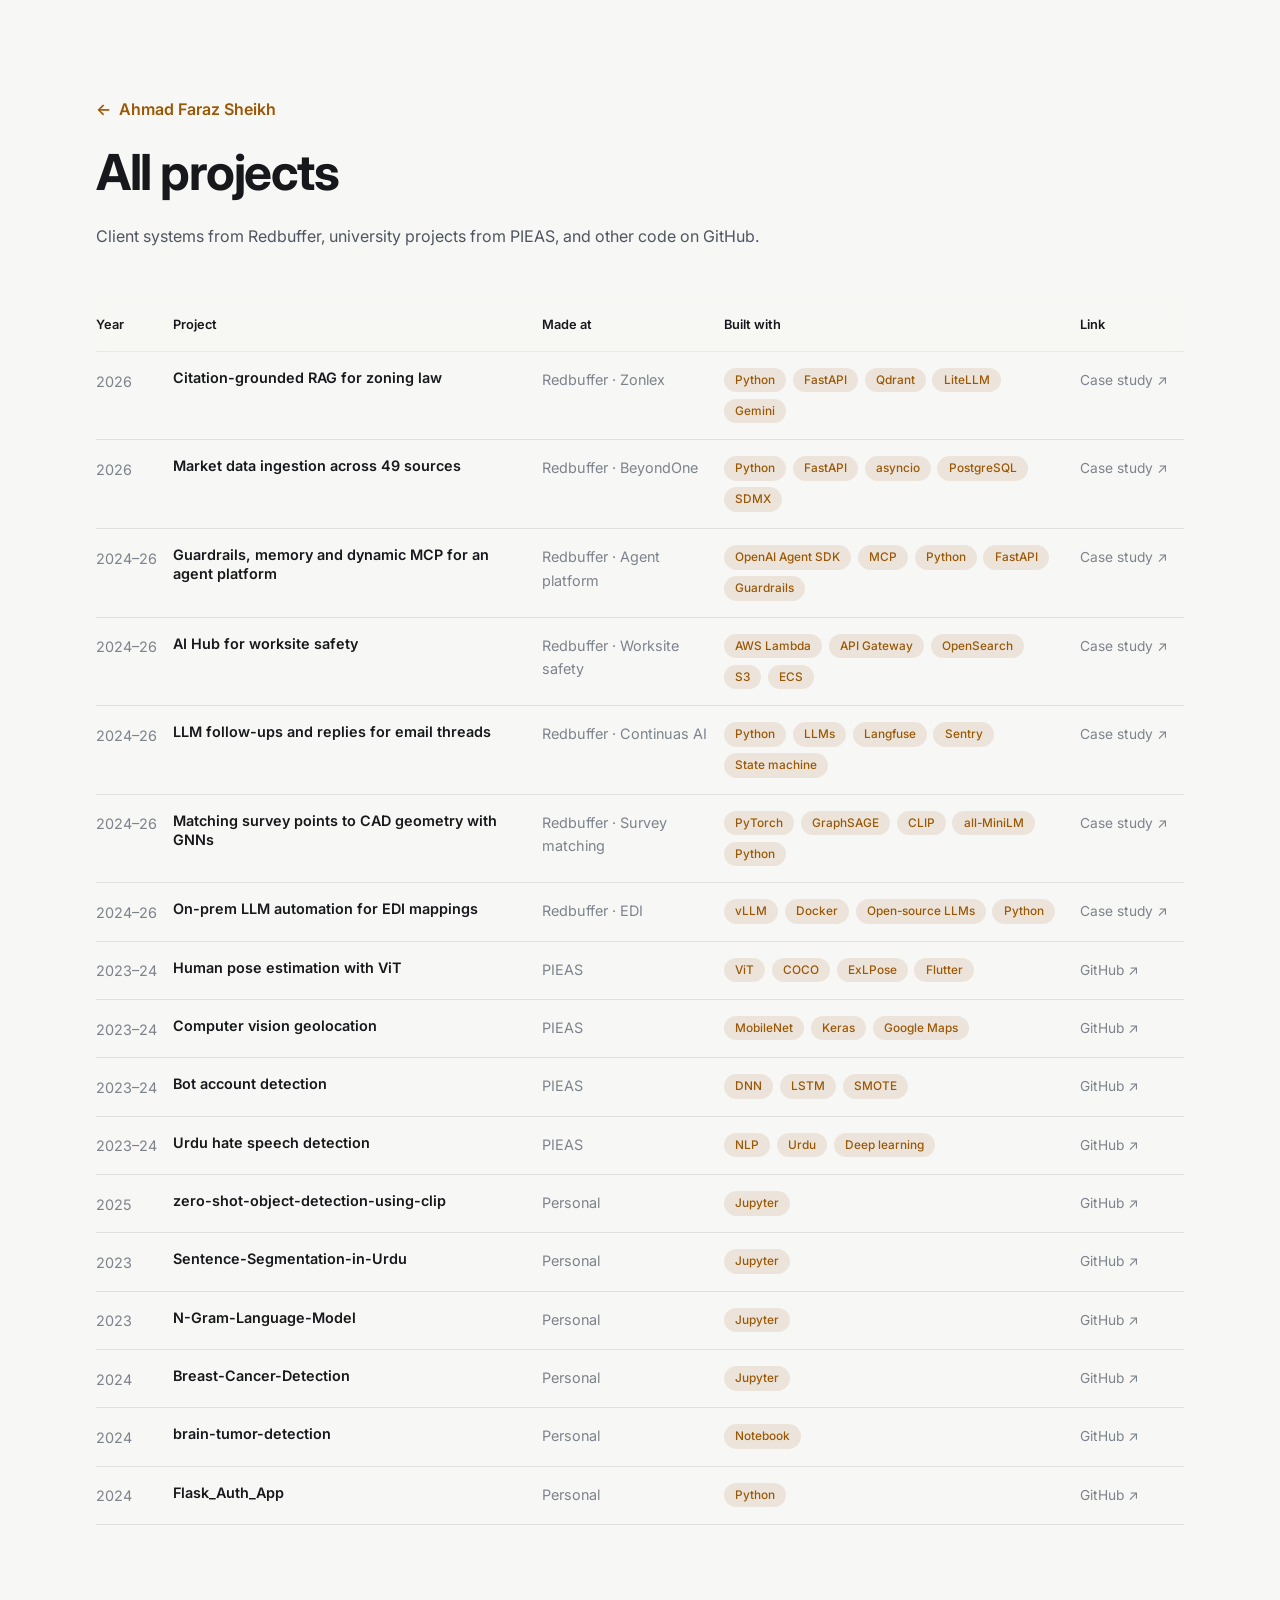
==== projects.html @ 35bd9086 "Portfolio: two-column layout with section pages and embedding-space visual" ====
<!DOCTYPE html>
<html lang="en">
<head>
<meta charset="utf-8">
<meta name="viewport" content="width=device-width, initial-scale=1, viewport-fit=cover">
<title>Project archive | Ahmad Faraz Sheikh</title>
<meta name="description" content="Every project by Ahmad Faraz Sheikh: legal RAG, market data ingestion, agent guardrails, worksite safety AI, email automation, GNN survey matching, on-prem LLMs for EDI, and university work.">
<meta name="author" content="Ahmad Faraz Sheikh">
<meta property="og:type" content="website">
<meta property="og:title" content="Project archive | Ahmad Faraz Sheikh">
<meta property="og:description" content="Every project by Ahmad Faraz Sheikh: legal RAG, market data ingestion, agent guardrails, worksite safety AI, email automation, GNN survey matching, on-prem LLMs for EDI, and university work.">
<meta property="og:image" content="assets/img/og-image.png">
<meta name="twitter:card" content="summary_large_image">
<meta name="theme-color" content="#0e1013">
<link rel="icon" href="favicon.svg" type="image/svg+xml">
<script>try{var t=localStorage.getItem("theme");if(t)document.documentElement.dataset.theme=t}catch(e){}</script>
<link rel="preconnect" href="https://fonts.googleapis.com">
<link rel="preconnect" href="https://fonts.gstatic.com" crossorigin>
<link href="https://fonts.googleapis.com/css2?family=Inter:wght@400;500;600;700&display=swap" rel="stylesheet">
<link rel="stylesheet" href="assets/css/style.css?v=11">
</head>
<body data-page="projects">
<div class="spot" aria-hidden="true"></div>
<a class="skip" href="#main">Skip to content</a>
<main id="main" class="archive">
  <a class="back" href="index.html"><span aria-hidden="true">←</span> Ahmad Faraz Sheikh</a>
  <h1>All projects</h1>
  <p class="lead">Client systems from Redbuffer, university projects from PIEAS, and other code on GitHub.</p>
  <table class="arch-table">
    <thead><tr><th>Year</th><th>Project</th><th class="hide-sm">Made at</th><th class="hide-md">Built with</th><th class="hide-sm">Link</th></tr></thead>
    <tbody id="archiveRows"></tbody>
  </table>
</main>

<dialog id="modal" aria-labelledby="mTitle"><div id="modalBody"></div></dialog>
<noscript><p style="text-align:center;padding:2rem">This site needs JavaScript to show its content. Email <a href="mailto:faraz.sheikh2001@gmail.com">faraz.sheikh2001@gmail.com</a>.</p></noscript>
<script src="assets/js/content.js?v=11" defer></script>
<script src="assets/js/field.js?v=11" defer></script>
<script src="assets/js/main.js?v=11" defer></script>
</body>
</html>
---- assets/css/style.css ----
/* Two-column engineer layout: fixed intro on the left, scrolling work on the right. */
/* each section page has its own accent: --ad (dark theme) and --al (light theme) */
:root{--ad:#f2b84b;--al:#9a5704}
:root[data-sec="experience"]{--ad:#5fd3a0;--al:#17754b}
:root[data-sec="projects"]{--ad:#8ea6ff;--al:#3450c2}
:root[data-sec="writing"]{--ad:#ff8f6e;--al:#bf4320}
:root{
  --bg:#0e1013; --raise:rgba(255,255,255,.035); --raise2:rgba(255,255,255,.06);
  --head:#e6e8eb; --text:#99a2ad; --dim:#636c77; --line:rgba(255,255,255,.08);
  --accent:var(--ad);
  color-scheme:dark;
}
:root[data-theme="light"]{
  --bg:#f7f7f5; --raise:rgba(0,0,0,.03); --raise2:rgba(0,0,0,.05);
  --head:#17181b; --text:#4f5560; --dim:#7d838c; --line:rgba(0,0,0,.09);
  --accent:var(--al);
  color-scheme:light;
}
@media (prefers-color-scheme: light){
  :root:not([data-theme="dark"]){
    --bg:#f7f7f5; --raise:rgba(0,0,0,.03); --raise2:rgba(0,0,0,.05);
    --head:#17181b; --text:#4f5560; --dim:#7d838c; --line:rgba(0,0,0,.09);
    --accent:var(--al);
    color-scheme:light;
  }
}
:root{--pill:color-mix(in srgb,var(--accent) 11%,transparent);--spot:color-mix(in srgb,var(--accent) 7%,transparent)}

*,*::before,*::after{box-sizing:border-box}
html{-webkit-text-size-adjust:100%;scroll-behavior:smooth}
body{margin:0;background:var(--bg);color:var(--text);font:400 16px/1.65 Inter,system-ui,sans-serif;-webkit-font-smoothing:antialiased}
a{color:inherit;text-decoration:none}
h1,h2,h3,p{margin:0}
ul,ol{list-style:none;margin:0;padding:0}
b,strong{color:var(--head);font-weight:500}
::selection{background:var(--accent);color:var(--bg)}
:focus-visible{outline:2px solid var(--accent);outline-offset:3px;border-radius:4px}
.skip{position:absolute;left:-999px;top:12px;z-index:60;background:var(--accent);color:var(--bg);padding:.5rem 1rem;border-radius:6px;font-weight:600}
.skip:focus{left:12px}
.spot{position:fixed;inset:0;pointer-events:none;z-index:0;transition:background .3s}
@media (hover:none){.spot{display:none}}

/* ---------- layout ---------- */
.layout{position:relative;z-index:1;max-width:1280px;margin:0 auto;padding:0 24px}
@media (min-width:768px){.layout{padding:0 48px}}
@media (min-width:1024px){.layout{display:flex;justify-content:space-between;gap:4rem;padding:0 96px}}

.side{padding:64px 0 24px}
@media (min-width:1024px){.side{position:sticky;top:0;height:100vh;width:46%;display:flex;flex-direction:column;justify-content:space-between;padding:96px 0}}
.side h1{font-size:clamp(2.4rem,5vw,3.1rem);line-height:1.05;font-weight:700;letter-spacing:-.03em;color:var(--head)}
.role{margin-top:.8rem;font-size:1.2rem;font-weight:500;color:var(--head);letter-spacing:-.01em}
.typed{margin-top:1.4rem;min-height:1.6em;font:500 .95rem/1.6 ui-monospace,"SF Mono",Menlo,Consolas,monospace;color:var(--accent);transition:color .4s}
.typed .k{color:var(--dim)}
.typed .caret{display:inline-block;width:.55em;height:1.1em;margin-left:2px;vertical-align:-.2em;background:var(--accent);animation:blink 1s steps(2) infinite;transition:background .4s}
@keyframes blink{50%{opacity:0}}
.pitch{margin-top:1rem;max-width:21rem;line-height:1.6}

.toc{display:none}
@media (min-width:1024px){.toc{display:flex;flex-direction:column;align-items:flex-start;margin-top:2.2rem;gap:0}}
.toc a{display:flex;align-items:center;gap:1rem;padding:.55rem 0;font-size:.74rem;font-weight:700;text-transform:uppercase;letter-spacing:.12em;color:var(--dim);transition:color .2s}
.toc a b{font:500 .7rem ui-monospace,Menlo,monospace;color:inherit;letter-spacing:0}
.toc i{display:block;width:2rem;height:1px;background:var(--dim);transition:width .3s,background .3s}
.toc a:hover{color:var(--head)}
.toc a:hover i{width:3rem;background:var(--head)}
.toc a.active{color:var(--head)}
.toc a.active b{color:var(--accent)}
.toc a.active i{width:4.5rem;background:var(--accent)}

/* living embedding space: the canvas covers the page, the shape fills .viz */
#field{position:fixed;inset:0;width:100%;height:100%;z-index:0;pointer-events:none}
@media (max-width:1023px){#field{position:absolute;top:0;left:0;right:0;bottom:auto}}
.viz{height:170px;margin:1.5rem 0 .5rem}
@media (min-width:1024px){.side{justify-content:flex-start}.viz{flex:1;min-height:130px;max-height:360px;margin:1.8rem 0 2.4rem;max-width:460px}}
.side-foot{display:flex;align-items:center;gap:1.25rem;margin-top:2rem}
.socials{display:flex;align-items:center;gap:1.25rem}
.socials a{display:block;color:var(--dim);transition:color .15s}
.socials a:hover{color:var(--head)}
.socials svg{width:22px;height:22px;display:block}
.theme{margin-left:auto;background:none;border:0;padding:4px;color:var(--dim);cursor:pointer}
.theme:hover{color:var(--head)}
.theme svg{width:20px;height:20px;fill:none;stroke:currentColor;stroke-width:1.8;stroke-linecap:round}
@media (min-width:1024px){.theme{margin-left:0}}

.content{padding:0 0 64px;position:relative}

/* mobile tab bar (the left column's nav takes over on desktop) */
.tabs{position:sticky;top:0;z-index:20;display:flex;gap:1.5rem;overflow-x:auto;scrollbar-width:none;margin:0 -24px 2rem;padding:0 24px;border-bottom:1px solid var(--line);background:color-mix(in srgb,var(--bg) 85%,transparent);backdrop-filter:blur(10px);-webkit-backdrop-filter:blur(10px)}
.tabs::-webkit-scrollbar{display:none}
@media (min-width:768px){.tabs{margin:0 -48px 2rem;padding:0 48px}}
.tabs a{flex:none;padding:1rem 0 .9rem;font-size:.78rem;font-weight:700;text-transform:uppercase;letter-spacing:.1em;color:var(--dim);border-bottom:2px solid transparent;margin-bottom:-1px;transition:color .2s,border-color .3s}
.tabs a.active{color:var(--head);border-color:var(--accent)}
@media (min-width:1024px){.tabs{display:none}}

/* ---------- section pages ---------- */
.sec{display:none;position:relative}
.sec.on{display:block;animation:pageIn .45s cubic-bezier(.2,.7,.2,1)}
@keyframes pageIn{from{opacity:0;transform:translateY(14px)}}
/* big outlined page number behind the header */
.sec::before{content:attr(data-num);position:absolute;right:0;top:-1rem;font:800 clamp(6rem,14vw,11rem)/1 Inter,sans-serif;letter-spacing:-.06em;color:transparent;-webkit-text-stroke:1px color-mix(in srgb,var(--accent) 35%,transparent);pointer-events:none;z-index:-1;opacity:.7}
@media (min-width:1024px){
  body[data-page="index"]{overflow:hidden}
  .layout{height:100vh}
  .content{width:54%;height:100vh;padding:0}
  .sec,.sec.on{display:block;position:absolute;top:0;bottom:0;left:-1.75rem;right:-1.75rem;overflow-y:auto;overscroll-behavior:contain;padding:96px 1.75rem 72px;scrollbar-width:thin;scrollbar-color:var(--line) transparent;
    opacity:0;visibility:hidden;transform:translateY(18px);transition:opacity .45s ease,transform .55s cubic-bezier(.2,.7,.2,1),visibility 0s .45s;animation:none}
  .sec.on{opacity:1;visibility:visible;transform:none;transition:opacity .45s ease .08s,transform .55s cubic-bezier(.2,.7,.2,1) .08s,visibility 0s}
  .sec::before{right:1.75rem;top:3.5rem}
}
.sec:focus,.sec:focus-visible{outline:none}
.sec-head{display:flex;align-items:flex-start;gap:1rem;margin-bottom:2.5rem}
@media (min-width:1024px){.sec-head{margin-bottom:3.5rem}}
.sec-head .num{font:500 .8rem ui-monospace,Menlo,monospace;color:var(--accent);padding-top:.55rem;transition:color .4s}
.sec-head h2{font-size:clamp(1.7rem,3vw,2.2rem);font-weight:700;letter-spacing:-.03em;line-height:1.15;color:var(--head)}
.sec-head .kicker{margin-top:.3rem;color:var(--dim);font-size:.95rem}

/* previous / next at the bottom of each page */
.pager{display:flex;justify-content:space-between;gap:1rem;margin-top:4rem;padding-top:1.5rem;border-top:1px solid var(--line)}
.pg{display:flex;flex-direction:column;gap:.15rem;color:var(--head);font-weight:600}
.pg.next{text-align:right;margin-left:auto}
.pg small{font-size:.7rem;font-weight:600;text-transform:uppercase;letter-spacing:.1em;color:var(--dim)}
.pg span{transition:color .2s,transform .2s}
.pg:hover span{color:var(--accent)}
.pg.next:hover span{transform:translateX(4px)}
.pg.prev:hover span{transform:translateX(-4px)}

.about p{margin-bottom:1rem}
.about a{color:var(--head);font-weight:500}
.about a:hover{color:var(--accent)}

/* ---------- list items (experience, projects, writing) ---------- */
.list{display:flex;flex-direction:column;gap:3rem}
.item{position:relative;display:grid;gap:.5rem;transition:opacity .25s}
@media (min-width:640px){.item{grid-template-columns:repeat(8,minmax(0,1fr));gap:2rem}}
.item::before{content:"";position:absolute;inset:-1rem;border-radius:8px;transition:background .25s,box-shadow .25s;z-index:-1}
@media (min-width:1024px){
  .item::before{inset:-1rem -1.5rem}
  .item:hover::before{background:var(--raise);box-shadow:inset 0 1px 0 var(--line)}
  .list:hover .item:not(:hover){opacity:.5}
}
.item .when{font-size:.74rem;font-weight:600;text-transform:uppercase;letter-spacing:.06em;color:var(--dim);padding-top:.25rem}
@media (min-width:640px){.item .when{grid-column:span 2}.item .body{grid-column:3/-1}}
.item h3{font-size:1rem;font-weight:500;line-height:1.35;color:var(--head)}
.item h3 .t{display:inline}
.item h3 .co{color:var(--dim);font-weight:400}
.item:hover h3,.item:focus-within h3{color:var(--accent)}
.item h3 .ar{display:inline-block;margin-left:.3rem;transition:transform .2s;font-size:.9em}
.item:hover h3 .ar{transform:translate(3px,-3px)}
.item .stretch{position:absolute;inset:-1rem;z-index:2;border-radius:8px;background:none;border:0;padding:0;margin:0;cursor:pointer;-webkit-appearance:none;appearance:none}
@media (min-width:1024px){.item .stretch{inset:-1rem -1.5rem}}
.item .stretch:focus-visible{outline-offset:0}
.item .sub{font-size:.95rem;color:var(--dim);margin-top:.1rem}
.item p.desc{margin-top:.5rem;font-size:.92rem;line-height:1.6}
.item .bul{margin-top:.6rem;display:grid;gap:.35rem;font-size:.9rem}
.item .bul li{position:relative;padding-left:1rem}
.item .bul li::before{content:"";position:absolute;left:0;top:.65em;width:5px;height:1px;background:var(--dim)}
.item .bul button{position:relative;z-index:3;background:none;border:0;padding:0;font:inherit;color:var(--head);font-weight:500;cursor:pointer}
.item .bul button:hover{color:var(--accent)}
.tags{display:flex;flex-wrap:wrap;gap:.4rem;margin-top:.9rem}
.tags li{padding:.25rem .7rem;border-radius:999px;background:var(--pill);color:var(--accent);font-size:.74rem;font-weight:500;line-height:1.4}

/* project thumbnail: key metric instead of a screenshot */
.metric{order:2;align-self:start;border:1px solid var(--line);border-radius:6px;background:var(--raise);padding:.7rem .75rem;max-width:200px;transition:border-color .2s}
@media (min-width:640px){.metric{order:0;grid-column:span 2;margin-top:.2rem}}
.item:hover .metric{border-color:color-mix(in srgb,var(--accent) 45%,transparent)}
.metric b{display:block;font-size:1.25rem;font-weight:700;letter-spacing:-.02em;color:var(--head);line-height:1.15}
.metric span{display:block;font-size:.7rem;line-height:1.35;color:var(--dim);margin-top:.2rem}

.arrow-link{display:inline-flex;align-items:center;gap:.4rem;margin-top:3rem;font-weight:600;color:var(--head);border-bottom:1px solid transparent}
.arrow-link span{transition:transform .2s}
.arrow-link:hover{border-color:var(--accent)}
.arrow-link:hover span{transform:translateX(4px)}

.foot{margin-top:4rem;max-width:28rem;font-size:.9rem;color:var(--dim)}
.foot a{color:var(--head);font-weight:500}
.foot a:hover{color:var(--accent)}
.foot .small{margin-top:.8rem;font-size:.8rem}

/* ---------- archive ---------- */
.archive{position:relative;z-index:1;max-width:1280px;margin:0 auto;padding:64px 24px}
@media (min-width:768px){.archive{padding:96px 48px}}
@media (min-width:1024px){.archive{padding:96px}}
.back{display:inline-flex;gap:.5rem;font-weight:600;color:var(--accent)}
.back span{transition:transform .2s}
.back:hover span{transform:translateX(-4px)}
.archive h1{margin-top:.6rem;font-size:clamp(2.4rem,5vw,3.1rem);font-weight:700;letter-spacing:-.03em;color:var(--head)}
.archive .lead{margin-top:.6rem}
.arch-table{width:100%;margin-top:3rem;border-collapse:collapse;text-align:left}
.arch-table thead{position:sticky;top:0;z-index:5;background:color-mix(in srgb,var(--bg) 82%,transparent);backdrop-filter:blur(8px)}
.arch-table th{padding:1rem 1rem 1rem 0;font-size:.8rem;font-weight:600;color:var(--head);border-bottom:1px solid var(--line)}
.arch-table td{padding:1rem 1rem 1rem 0;border-bottom:1px solid var(--line);vertical-align:top;font-size:.9rem}
.arch-table td.yr{color:var(--dim);white-space:nowrap;padding-top:1.1rem}
.arch-table td.nm{font-weight:600;color:var(--head);line-height:1.35}
.arch-table td.nm button{all:unset;cursor:pointer}
.arch-table td.nm button:hover,.arch-table td.nm a:hover{color:var(--accent)}
.arch-table td.at{color:var(--dim)}
.arch-table td .tags{margin-top:0}
.arch-table td.ln a,.arch-table td.ln button{all:unset;cursor:pointer;color:var(--dim);font-size:.86rem;white-space:nowrap}
.arch-table td.ln a:hover,.arch-table td.ln button:hover{color:var(--accent)}
@media (max-width:1023px){.hide-md{display:none}}
@media (max-width:639px){.hide-sm{display:none}}

/* ---------- case study modal ---------- */
dialog#modal{width:min(760px,100% - 24px);max-height:min(88vh,100dvh - 24px);padding:0;border:1px solid var(--line);border-radius:12px;background:var(--bg);color:var(--text);box-shadow:0 30px 80px -20px rgba(0,0,0,.6)}
dialog#modal::backdrop{background:rgba(5,6,8,.65);backdrop-filter:blur(3px)}
dialog#modal[open]{animation:up .2s ease-out}
@keyframes up{from{opacity:0;transform:translateY(10px)}}
.m-in{padding:2rem}
@media (max-width:640px){.m-in{padding:1.4rem 1.2rem}}
.m-top{display:flex;justify-content:space-between;align-items:flex-start;gap:1rem}
.m-top .k{font-size:.74rem;font-weight:600;text-transform:uppercase;letter-spacing:.08em;color:var(--dim)}
.m-x{flex:none;background:var(--raise2);border:0;color:var(--head);width:34px;height:34px;border-radius:8px;cursor:pointer;font-size:1rem}
.m-x:hover{color:var(--accent)}
.m-in h2{margin-top:.4rem;font-size:1.6rem;line-height:1.2;font-weight:700;letter-spacing:-.02em;color:var(--head)}
.m-in .lead{margin-top:.7rem}
.m-stats{display:grid;grid-template-columns:repeat(3,1fr);gap:.6rem;margin-top:1.4rem}
@media (max-width:560px){.m-stats{grid-template-columns:1fr}}
.m-stats div{border:1px solid var(--line);border-radius:8px;padding:.75rem .85rem;background:var(--raise)}
.m-stats b{display:block;font-size:1.1rem;font-weight:700;color:var(--head)}
.m-stats span{font-size:.8rem;color:var(--dim)}
.m-in h4{margin:1.8rem 0 .6rem;font-size:.74rem;font-weight:700;text-transform:uppercase;letter-spacing:.12em;color:var(--head)}
.m-in .bul{display:grid;gap:.5rem;font-size:.94rem}
.m-in .bul li{position:relative;padding-left:1.1rem}
.m-in .bul li::before{content:"▹";position:absolute;left:0;color:var(--accent)}
.flow{display:flex;flex-wrap:wrap;align-items:center;gap:.4rem;font-size:.82rem}
.flow span{border:1px solid var(--line);border-radius:6px;padding:.35rem .6rem;background:var(--raise);color:var(--head)}
.flow span small{display:block;font-size:.7rem;color:var(--dim)}
.flow em{font-style:normal;color:var(--dim)}
.m-links{display:flex;flex-wrap:wrap;gap:1.2rem;margin-top:1.6rem}
.m-links a{font-weight:600;color:var(--accent)}
.m-links a:hover{text-decoration:underline}

@media (prefers-reduced-motion:reduce){*{animation:none!important;transition:none!important;scroll-behavior:auto!important}}
@media (max-width:639px){.metric{display:none}}
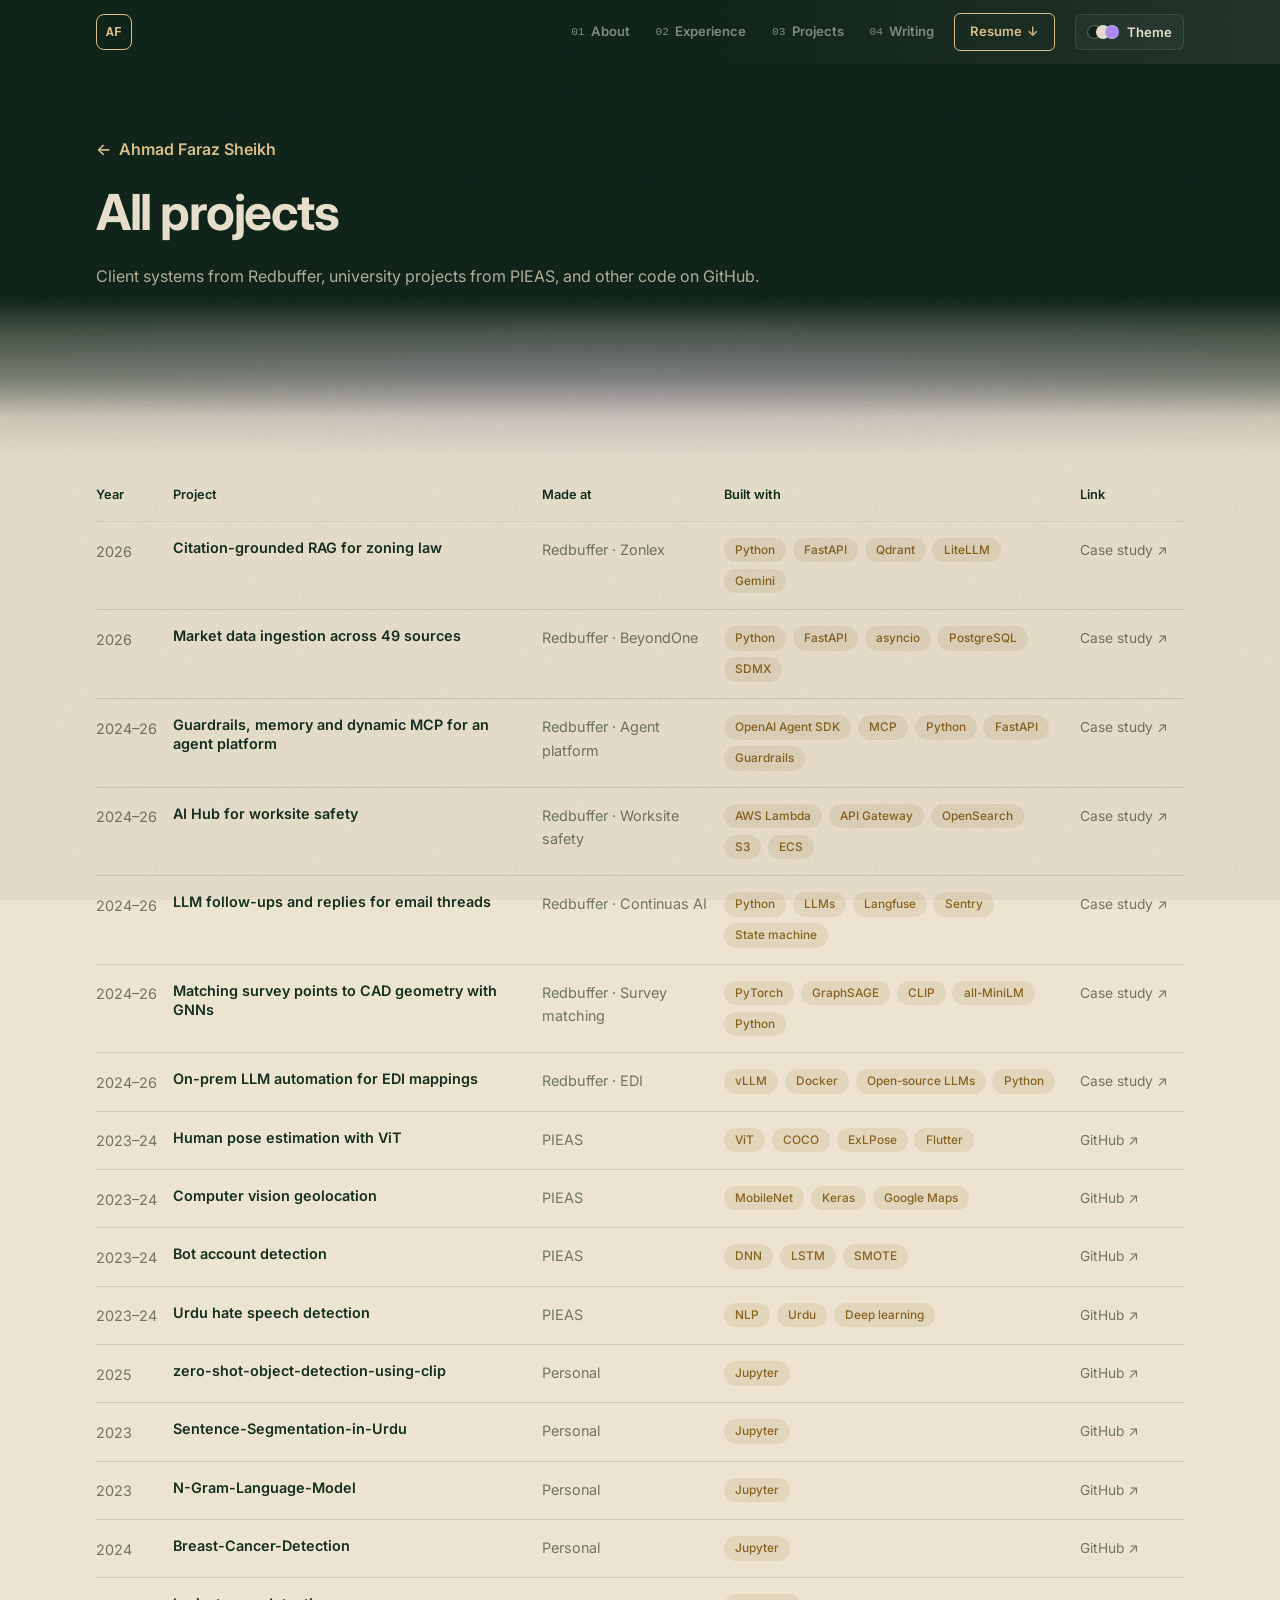
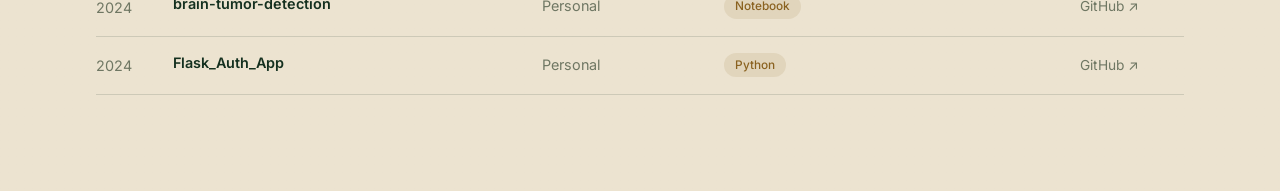
==== commit 98ac957f: "Add blended themes with a palette picker: Navy and Cream, Forest and Sand, Midnight and White" ====
--- a/projects.html
+++ b/projects.html
@@ -11,31 +11,46 @@
 <meta property="og:description" content="Every project by Ahmad Faraz Sheikh: legal RAG, market data ingestion, agent guardrails, worksite safety AI, email automation, GNN survey matching, on-prem LLMs for EDI, and university work.">
 <meta property="og:image" content="assets/img/og-image.png">
 <meta name="twitter:card" content="summary_large_image">
-<meta name="theme-color" content="#0e1013">
+<meta name="theme-color" content="#11261c">
+<script>try{var m=location.search.match(/[?&]palette=([a-z]+)/),p=m?m[1]:localStorage.getItem("palette");if(p)document.documentElement.dataset.palette=p}catch(e){}</script>
 <link rel="icon" href="favicon.svg" type="image/svg+xml">
-<script>try{var t=localStorage.getItem("theme");if(t)document.documentElement.dataset.theme=t}catch(e){}</script>
 <link rel="preconnect" href="https://fonts.googleapis.com">
 <link rel="preconnect" href="https://fonts.gstatic.com" crossorigin>
 <link href="https://fonts.googleapis.com/css2?family=Inter:wght@400;500;600;700&display=swap" rel="stylesheet">
-<link rel="stylesheet" href="assets/css/style.css?v=11">
+<link rel="stylesheet" href="assets/css/style.css?v=21">
 </head>
 <body data-page="projects">
 <div class="spot" aria-hidden="true"></div>
 <a class="skip" href="#main">Skip to content</a>
+<div class="topbar" role="banner">
+  <div class="tb-in">
+    <a class="brand" href="index.html" aria-label="Ahmad Faraz Sheikh, home"><span>AF</span></a>
+    <nav class="tb-nav" aria-label="Sections"><a href="index.html#about"><b>01</b>About</a><a href="index.html#experience"><b>02</b>Experience</a><a href="index.html#projects"><b>03</b>Projects</a><a href="index.html#writing"><b>04</b>Writing</a></nav>
+    <a class="tb-cv" id="tbCv" download>Resume <span aria-hidden="true">↓</span></a>
+    <div class="tb-theme">
+      <button class="tb-pal" id="palBtn" type="button" aria-haspopup="true" aria-expanded="false" aria-controls="palMenu" aria-label="Change colour theme"><span class="sw"><i></i><i></i><i></i></span><span class="lbl">Theme</span></button>
+      <ul class="pal-menu" id="palMenu" role="menu" aria-label="Colour themes" hidden><li role="none"><button type="button" role="menuitemradio" aria-checked="false" data-pal="navy"><span class="sw" style="--d:#0f1b33;--l:#f3ead8;--s:#ff7a66"><i></i><i></i><i></i></span><span>Navy & Cream<small>with a hint of coral</small></span></button></li><li role="none"><button type="button" role="menuitemradio" aria-checked="false" data-pal="forest"><span class="sw" style="--d:#11261c;--l:#ece3d0;--s:#b08cff"><i></i><i></i><i></i></span><span>Forest & Sand<small>with a hint of electric purple</small></span></button></li><li role="none"><button type="button" role="menuitemradio" aria-checked="false" data-pal="mono"><span class="sw" style="--d:#0a0a0b;--l:#ffffff;--s:#c6ff3d"><i></i><i></i><i></i></span><span>Midnight & White<small>with a hint of lime</small></span></button></li></ul>
+    </div>
+  </div>
+</div>
 <main id="main" class="archive">
-  <a class="back" href="index.html"><span aria-hidden="true">←</span> Ahmad Faraz Sheikh</a>
-  <h1>All projects</h1>
-  <p class="lead">Client systems from Redbuffer, university projects from PIEAS, and other code on GitHub.</p>
-  <table class="arch-table">
-    <thead><tr><th>Year</th><th>Project</th><th class="hide-sm">Made at</th><th class="hide-md">Built with</th><th class="hide-sm">Link</th></tr></thead>
-    <tbody id="archiveRows"></tbody>
-  </table>
+  <header class="arch-head"><div class="arch-in">
+    <a class="back" href="index.html"><span aria-hidden="true">←</span> Ahmad Faraz Sheikh</a>
+    <h1>All projects</h1>
+    <p class="lead">Client systems from Redbuffer, university projects from PIEAS, and other code on GitHub.</p>
+  </div></header>
+  <div class="arch-body sand fade"><div class="arch-in">
+    <table class="arch-table">
+      <thead><tr><th>Year</th><th>Project</th><th class="hide-sm">Made at</th><th class="hide-md">Built with</th><th class="hide-sm">Link</th></tr></thead>
+      <tbody id="archiveRows"></tbody>
+    </table>
+  </div></div>
 </main>
 
-<dialog id="modal" aria-labelledby="mTitle"><div id="modalBody"></div></dialog>
+<dialog id="modal" class="sand" aria-labelledby="mTitle"><div id="modalBody"></div></dialog>
 <noscript><p style="text-align:center;padding:2rem">This site needs JavaScript to show its content. Email <a href="mailto:faraz.sheikh2001@gmail.com">faraz.sheikh2001@gmail.com</a>.</p></noscript>
-<script src="assets/js/content.js?v=11" defer></script>
-<script src="assets/js/field.js?v=11" defer></script>
-<script src="assets/js/main.js?v=11" defer></script>
+<script src="assets/js/content.js?v=21" defer></script>
+<script src="assets/js/field.js?v=21" defer></script>
+<script src="assets/js/main.js?v=21" defer></script>
 </body>
 </html>
--- a/assets/css/style.css
+++ b/assets/css/style.css
@@ -1,30 +1,79 @@
 /* Two-column engineer layout: fixed intro on the left, scrolling work on the right. */
-/* each section page has its own accent: --ad (dark theme) and --al (light theme) */
-:root{--ad:#f2b84b;--al:#9a5704}
-:root[data-sec="experience"]{--ad:#5fd3a0;--al:#17754b}
-:root[data-sec="projects"]{--ad:#8ea6ff;--al:#3450c2}
-:root[data-sec="writing"]{--ad:#ff8f6e;--al:#bf4320}
+/* Themes: each palette is ~90% a dark and a light colour blended together, ~10% one signature accent.
+   The left column and top bar sit on the dark surface; pages, the archive table and pop-ups on the light (.sand) surface.
+   Each section has an accent for each surface: --ag (on dark) and --as (on light). Switch with data-palette on <html>. */
+:root,:root[data-palette="forest"]{--dark:#11261c;--light:#ece3d0;--sig-d:#b08cff;--sig-l:#6a2fe0;--d-head:#efe6d2;--d-text:#b9b39f;--d-dim:#82907f;--l-head:#14301f;--l-text:#3f4a3e;--l-dim:#6f7763;--a1d:#e2c58f;--a1l:#8a6220;--a2d:#93d4a6;--a2l:#2c6a43;--a3d:#b08cff;--a3l:#6a2fe0;--a4d:#e9b384;--a4l:#97521f;}
+:root[data-palette="navy"]{--dark:#0f1b33;--light:#f3ead8;--sig-d:#ff7a66;--sig-l:#d24a33;--d-head:#f3ead8;--d-text:#b8bccb;--d-dim:#7f88a0;--l-head:#0f1b33;--l-text:#3e4659;--l-dim:#6e7486;--a1d:#f0d29b;--a1l:#8c6218;--a2d:#8ec5ff;--a2l:#1f5ea8;--a3d:#ff7a66;--a3l:#d24a33;--a4d:#f7b199;--a4l:#a8502f;}
+:root[data-palette="mono"]{--dark:#0a0a0b;--light:#ffffff;--sig-d:#c6ff3d;--sig-l:#4d7c0f;--d-head:#f5f5f5;--d-text:#a8a8ad;--d-dim:#707076;--l-head:#0a0a0b;--l-text:#3b3b40;--l-dim:#76767c;--a1d:#c6ff3d;--a1l:#4d7c0f;--a2d:#9ff0c0;--a2l:#17744a;--a3d:#e6ff7a;--a3l:#5f7a00;--a4d:#7fe7d4;--a4l:#0e6f62;}
+:root{--ag:var(--a1d);--as:var(--a1l)}
+:root[data-sec="experience"]{--ag:var(--a2d);--as:var(--a2l)}
+:root[data-sec="projects"]{--ag:var(--a3d);--as:var(--a3l)}
+:root[data-sec="writing"]{--ag:var(--a4d);--as:var(--a4l)}
+html{color-scheme:dark}
 :root{
-  --bg:#0e1013; --raise:rgba(255,255,255,.035); --raise2:rgba(255,255,255,.06);
-  --head:#e6e8eb; --text:#99a2ad; --dim:#636c77; --line:rgba(255,255,255,.08);
-  --accent:var(--ad);
-  color-scheme:dark;
-}
-:root[data-theme="light"]{
-  --bg:#f7f7f5; --raise:rgba(0,0,0,.03); --raise2:rgba(0,0,0,.05);
-  --head:#17181b; --text:#4f5560; --dim:#7d838c; --line:rgba(0,0,0,.09);
-  --accent:var(--al);
-  color-scheme:light;
-}
-@media (prefers-color-scheme: light){
-  :root:not([data-theme="dark"]){
-    --bg:#f7f7f5; --raise:rgba(0,0,0,.03); --raise2:rgba(0,0,0,.05);
-    --head:#17181b; --text:#4f5560; --dim:#7d838c; --line:rgba(0,0,0,.09);
-    --accent:var(--al);
-    color-scheme:light;
-  }
-}
-:root{--pill:color-mix(in srgb,var(--accent) 11%,transparent);--spot:color-mix(in srgb,var(--accent) 7%,transparent)}
+  --m1:color-mix(in oklab,var(--dark) 88%,var(--light));--m2:color-mix(in oklab,var(--dark) 72%,var(--light));
+  --m3:color-mix(in oklab,var(--dark) 48%,var(--light));--m4:color-mix(in oklab,var(--dark) 26%,var(--light));--m5:color-mix(in oklab,var(--dark) 10%,var(--light));
+  --bg:var(--dark); --head:var(--d-head); --text:var(--d-text); --dim:var(--d-dim);
+  --line:color-mix(in srgb,var(--d-head) 11%,transparent); --raise:color-mix(in srgb,var(--d-head) 4%,transparent); --raise2:color-mix(in srgb,var(--d-head) 7%,transparent);
+  --accent:var(--ag); --electric:var(--sig-d);
+  --pill:color-mix(in srgb,var(--accent) 13%,transparent); --spot:color-mix(in srgb,var(--electric) 6%,transparent);
+  --gut:24px;
+}
+@media (min-width:768px){:root{--gut:48px}}
+@media (min-width:1024px){:root{--gut:max(96px,calc((100vw - 1280px) / 2 + 96px))}}
+.sand{
+  --bg:var(--light); --head:var(--l-head); --text:var(--l-text); --dim:var(--l-dim);
+  --line:color-mix(in srgb,var(--l-head) 14%,transparent); --raise:color-mix(in srgb,var(--l-head) 4.5%,transparent); --raise2:color-mix(in srgb,var(--l-head) 8%,transparent);
+  --accent:var(--as); --electric:var(--sig-l);
+  --pill:color-mix(in srgb,var(--accent) 11%,transparent);
+  background:var(--bg);color:var(--text);color-scheme:light;
+}
+/* light surface that fades in from the dark one above it */
+.sand.fade{background:
+  radial-gradient(90vw 120px at 50% 90px, color-mix(in srgb,var(--sig-d) 13%,transparent), transparent 70%),
+  linear-gradient(in oklab 180deg, var(--dark) 0, var(--m2) 34px, var(--m3) 80px, var(--m5) 120px, var(--light) 160px);
+  padding-top:170px}
+
+/* ---------- the blend: dark shades into light, no hard edge ---------- */
+@media (min-width:1024px){
+  body[data-page="index"]{background-color:var(--dark);background-image:
+    radial-gradient(38vw 60vh at 48% 104%, color-mix(in srgb,var(--sig-d) 16%,transparent), transparent 70%),
+    radial-gradient(45vw 55vh at 92% 6%, rgba(255,255,255,.4), transparent 70%),
+    radial-gradient(40vw 50vh at 70% 100%, color-mix(in srgb,var(--dark) 9%,transparent), transparent 70%),
+    linear-gradient(in oklab 90deg, var(--dark) 0%, var(--dark) 38%, var(--m1) 42%, var(--m2) 45.5%, var(--m3) 48.5%, var(--m4) 51%, var(--m5) 53.5%, var(--light) 57%)}
+  .content.sand{background:transparent}
+}
+@media (max-width:1023px){
+  .content.sand{background:
+    radial-gradient(90vw 120px at 50% 90px, color-mix(in srgb,var(--sig-d) 13%,transparent), transparent 70%),
+    linear-gradient(in oklab 180deg, var(--dark) 0, var(--m2) 34px, var(--m3) 80px, var(--m5) 120px, var(--light) 160px);
+    padding-top:170px}
+}
+body{transition:background-color .4s}
+/* film grain, so the colours feel printed rather than flat */
+body::after{content:"";position:fixed;inset:0;z-index:45;pointer-events:none;opacity:.08;
+  background-image:url("data:image/svg+xml,%3Csvg xmlns='http://www.w3.org/2000/svg' width='180' height='180'%3E%3Cfilter id='n'%3E%3CfeTurbulence type='fractalNoise' baseFrequency='.85' numOctaves='3' stitchTiles='stitch'/%3E%3CfeColorMatrix values='0 0 0 0 0 0 0 0 0 0 0 0 0 0 0 0 0 0 .9 0'/%3E%3C/filter%3E%3Crect width='100%25' height='100%25' filter='url(%23n)'/%3E%3C/svg%3E")}
+
+/* theme picker (second button in the top bar) */
+.tb-theme{position:relative;flex:none}
+.tb-pal{display:inline-flex;align-items:center;gap:.5rem;height:36px;padding:0 .7rem;border:1px solid var(--line);border-radius:6px;background:var(--raise);color:var(--head);font:600 .82rem Inter,system-ui,sans-serif;cursor:pointer;transition:border-color .2s}
+.tb-pal:hover,.tb-pal[aria-expanded="true"]{border-color:var(--electric)}
+.sw{display:inline-flex;align-items:center}
+.sw i{width:14px;height:14px;border-radius:50%;border:1.5px solid color-mix(in srgb,var(--d-head) 35%,transparent);margin-left:-5px}
+.sw i:first-child{margin-left:0;background:var(--d)}
+.sw i:nth-child(2){background:var(--l)}
+.sw i:nth-child(3){background:var(--s)}
+.tb-pal .sw{--d:var(--dark);--l:var(--light);--s:var(--sig-d)}
+@media (max-width:639px){.tb-pal .lbl{display:none}.tb-pal{padding:0 .55rem}}
+.pal-menu{position:absolute;right:0;top:calc(100% + 10px);z-index:60;width:248px;padding:.4rem;border:1px solid var(--line);border-radius:10px;background:var(--dark);box-shadow:0 20px 50px -18px rgba(0,0,0,.6);list-style:none;margin:0}
+.pal-menu[hidden]{display:none}
+.pal-menu button{display:flex;align-items:center;gap:.75rem;width:100%;padding:.6rem .65rem;border:0;border-radius:7px;background:none;color:var(--head);font:500 .86rem Inter,system-ui,sans-serif;text-align:left;cursor:pointer}
+.pal-menu button:hover{background:var(--raise2)}
+.pal-menu button[aria-checked="true"]{background:var(--raise2)}
+.pal-menu button[aria-checked="true"]::after{content:"✓";margin-left:auto;color:var(--electric)}
+.pal-menu small{display:block;color:var(--dim);font-size:.74rem;font-weight:400}
+.pal-menu .sw i{width:16px;height:16px}
+
 
 *,*::before,*::after{box-sizing:border-box}
 html{-webkit-text-size-adjust:100%;scroll-behavior:smooth}
@@ -33,25 +82,26 @@
 h1,h2,h3,p{margin:0}
 ul,ol{list-style:none;margin:0;padding:0}
 b,strong{color:var(--head);font-weight:500}
-::selection{background:var(--accent);color:var(--bg)}
-:focus-visible{outline:2px solid var(--accent);outline-offset:3px;border-radius:4px}
+::selection{background:var(--electric);color:#fff}
+:focus-visible{outline:2px solid var(--electric);outline-offset:3px;border-radius:4px}
 .skip{position:absolute;left:-999px;top:12px;z-index:60;background:var(--accent);color:var(--bg);padding:.5rem 1rem;border-radius:6px;font-weight:600}
 .skip:focus{left:12px}
 .spot{position:fixed;inset:0;pointer-events:none;z-index:0;transition:background .3s}
 @media (hover:none){.spot{display:none}}
 
 /* ---------- layout ---------- */
-.layout{position:relative;z-index:1;max-width:1280px;margin:0 auto;padding:0 24px}
-@media (min-width:768px){.layout{padding:0 48px}}
-@media (min-width:1024px){.layout{display:flex;justify-content:space-between;gap:4rem;padding:0 96px}}
-
-.side{padding:64px 0 24px}
-@media (min-width:1024px){.side{position:sticky;top:0;height:100vh;width:46%;display:flex;flex-direction:column;justify-content:space-between;padding:96px 0}}
+.layout{position:relative;z-index:1;--gut:24px}
+@media (min-width:768px){.layout{--gut:48px}}
+/* desktop: edge gutter lines up with the 1280px top bar */
+@media (min-width:1024px){.layout{display:flex;--gut:max(96px,calc((100vw - 1280px) / 2 + 96px))}}
+
+.side{position:relative;padding:40px var(--gut) 32px}
+@media (min-width:1024px){.side{position:sticky;top:0;height:100vh;width:48%;flex:none;display:flex;flex-direction:column;justify-content:space-between;padding:112px 3rem 56px var(--gut)}.layout .side h1{font-size:clamp(2.1rem,3.3vw,2.85rem)}}
 .side h1{font-size:clamp(2.4rem,5vw,3.1rem);line-height:1.05;font-weight:700;letter-spacing:-.03em;color:var(--head)}
 .role{margin-top:.8rem;font-size:1.2rem;font-weight:500;color:var(--head);letter-spacing:-.01em}
 .typed{margin-top:1.4rem;min-height:1.6em;font:500 .95rem/1.6 ui-monospace,"SF Mono",Menlo,Consolas,monospace;color:var(--accent);transition:color .4s}
 .typed .k{color:var(--dim)}
-.typed .caret{display:inline-block;width:.55em;height:1.1em;margin-left:2px;vertical-align:-.2em;background:var(--accent);animation:blink 1s steps(2) infinite;transition:background .4s}
+.typed .caret{display:inline-block;width:.55em;height:1.1em;margin-left:2px;vertical-align:-.2em;background:var(--electric);box-shadow:0 0 10px var(--electric);animation:blink 1s steps(2) infinite;transition:background .4s}
 @keyframes blink{50%{opacity:0}}
 .pitch{margin-top:1rem;max-width:21rem;line-height:1.6}
 
@@ -69,6 +119,7 @@
 /* living embedding space: the canvas covers the page, the shape fills .viz */
 #field{position:fixed;inset:0;width:100%;height:100%;z-index:0;pointer-events:none}
 @media (max-width:1023px){#field{position:absolute;top:0;left:0;right:0;bottom:auto}}
+@media (min-width:1024px){#field{right:auto}}
 .viz{height:170px;margin:1.5rem 0 .5rem}
 @media (min-width:1024px){.side{justify-content:flex-start}.viz{flex:1;min-height:130px;max-height:360px;margin:1.8rem 0 2.4rem;max-width:460px}}
 .side-foot{display:flex;align-items:center;gap:1.25rem;margin-top:2rem}
@@ -76,23 +127,34 @@
 .socials a{display:block;color:var(--dim);transition:color .15s}
 .socials a:hover{color:var(--head)}
 .socials svg{width:22px;height:22px;display:block}
-.theme{margin-left:auto;background:none;border:0;padding:4px;color:var(--dim);cursor:pointer}
-.theme:hover{color:var(--head)}
-.theme svg{width:20px;height:20px;fill:none;stroke:currentColor;stroke-width:1.8;stroke-linecap:round}
-@media (min-width:1024px){.theme{margin-left:0}}
-
-.content{padding:0 0 64px;position:relative}
-
-/* mobile tab bar (the left column's nav takes over on desktop) */
-.tabs{position:sticky;top:0;z-index:20;display:flex;gap:1.5rem;overflow-x:auto;scrollbar-width:none;margin:0 -24px 2rem;padding:0 24px;border-bottom:1px solid var(--line);background:color-mix(in srgb,var(--bg) 85%,transparent);backdrop-filter:blur(10px);-webkit-backdrop-filter:blur(10px)}
-.tabs::-webkit-scrollbar{display:none}
-@media (min-width:768px){.tabs{margin:0 -48px 2rem;padding:0 48px}}
-.tabs a{flex:none;padding:1rem 0 .9rem;font-size:.78rem;font-weight:700;text-transform:uppercase;letter-spacing:.1em;color:var(--dim);border-bottom:2px solid transparent;margin-bottom:-1px;transition:color .2s,border-color .3s}
-.tabs a.active{color:var(--head);border-color:var(--accent)}
-@media (min-width:1024px){.tabs{display:none}}
+
+.content{padding:3rem var(--gut) 64px;position:relative}
+
+/* top bar: brand, sections, resume (fixed on desktop, sticky on phones) */
+.topbar{position:sticky;top:0;z-index:40;background:linear-gradient(in oklab 90deg,var(--dark),var(--dark) 55%,color-mix(in oklab,var(--dark) 90%,var(--light)));box-shadow:0 14px 34px -14px color-mix(in srgb,var(--dark) 60%,transparent)}
+@media (min-width:1024px){.topbar{position:fixed;left:0;right:0}}
+.tb-in{max-width:1280px;margin:0 auto;padding:0 24px;height:60px;display:flex;align-items:center;gap:1.25rem}
+@media (min-width:768px){.tb-in{padding:0 48px}}
+@media (min-width:1024px){.tb-in{padding:0 96px;height:64px}}
+.brand{flex:none;display:grid;place-items:center;width:36px;height:36px;border:1px solid var(--accent);border-radius:8px;color:var(--accent);font:700 .8rem ui-monospace,Menlo,monospace;letter-spacing:.02em;transition:color .3s,border-color .3s,background .2s}
+.brand:hover,.brand.active:hover{background:var(--pill)}
+.tb-nav{flex:1;min-width:0;display:flex;gap:1.6rem;overflow-x:auto;scrollbar-width:none;justify-content:flex-end;height:100%}
+.tb-nav::-webkit-scrollbar{display:none}
+@media (max-width:639px){.tb-nav{justify-content:flex-start;gap:1.2rem;margin-right:-24px;padding-right:24px}}
+.tb-nav a{position:relative;flex:none;display:flex;align-items:center;gap:.4rem;font-size:.82rem;font-weight:600;color:var(--dim);transition:color .2s}
+.tb-nav a b{font:500 .7rem ui-monospace,Menlo,monospace;color:inherit}
+.tb-nav a::after{content:"";position:absolute;left:0;right:0;bottom:-1px;height:2px;background:var(--accent);transform:scaleX(0);transition:transform .3s cubic-bezier(.2,.7,.2,1),background .3s}
+.tb-nav a:hover{color:var(--head)}
+.tb-nav a.active{color:var(--head)}
+.tb-nav a.active b{color:var(--accent)}
+.tb-nav a.active::after{transform:scaleX(1)}
+.tb-cv{flex:none;display:inline-flex;align-items:center;gap:.35rem;padding:.42rem .9rem;border:1px solid var(--accent);border-radius:6px;color:var(--accent);font-size:.82rem;font-weight:600;transition:background .2s,color .3s,border-color .3s}
+.tb-cv:hover{background:var(--pill)}
+@media (max-width:639px){.tb-cv{display:none}}
+.content > .sec:first-of-type{margin-top:0}
 
 /* ---------- section pages ---------- */
-.sec{display:none;position:relative}
+.sec{display:none;position:relative;isolation:isolate}
 .sec.on{display:block;animation:pageIn .45s cubic-bezier(.2,.7,.2,1)}
 @keyframes pageIn{from{opacity:0;transform:translateY(14px)}}
 /* big outlined page number behind the header */
@@ -100,11 +162,11 @@
 @media (min-width:1024px){
   body[data-page="index"]{overflow:hidden}
   .layout{height:100vh}
-  .content{width:54%;height:100vh;padding:0}
-  .sec,.sec.on{display:block;position:absolute;top:0;bottom:0;left:-1.75rem;right:-1.75rem;overflow-y:auto;overscroll-behavior:contain;padding:96px 1.75rem 72px;scrollbar-width:thin;scrollbar-color:var(--line) transparent;
+  .content{flex:1;min-width:0;height:100vh;padding:0}
+  .sec,.sec.on{display:block;position:absolute;top:0;bottom:0;left:0;right:0;overflow-y:auto;overscroll-behavior:contain;padding:112px var(--gut) 72px 4.5rem;scrollbar-width:thin;scrollbar-color:var(--line) transparent;
     opacity:0;visibility:hidden;transform:translateY(18px);transition:opacity .45s ease,transform .55s cubic-bezier(.2,.7,.2,1),visibility 0s .45s;animation:none}
   .sec.on{opacity:1;visibility:visible;transform:none;transition:opacity .45s ease .08s,transform .55s cubic-bezier(.2,.7,.2,1) .08s,visibility 0s}
-  .sec::before{right:1.75rem;top:3.5rem}
+  .sec::before{right:var(--gut);top:4.6rem;font-size:clamp(6rem,9vw,8.5rem)}
 }
 .sec:focus,.sec:focus-visible{outline:none}
 .sec-head{display:flex;align-items:flex-start;gap:1rem;margin-bottom:2.5rem}
@@ -176,16 +238,19 @@
 .foot .small{margin-top:.8rem;font-size:.8rem}
 
 /* ---------- archive ---------- */
-.archive{position:relative;z-index:1;max-width:1280px;margin:0 auto;padding:64px 24px}
-@media (min-width:768px){.archive{padding:96px 48px}}
-@media (min-width:1024px){.archive{padding:96px}}
+.archive{position:relative;z-index:1}
+@media (min-width:1024px){body[data-page="projects"] .topbar{position:sticky}}
+.arch-in{max-width:1280px;margin:0 auto;padding:0 var(--gut)}
+@media (min-width:1024px){.arch-in{padding:0 96px}}
+.arch-head{padding:72px 0 8px}
+.arch-body{padding-bottom:96px}
 .back{display:inline-flex;gap:.5rem;font-weight:600;color:var(--accent)}
 .back span{transition:transform .2s}
 .back:hover span{transform:translateX(-4px)}
 .archive h1{margin-top:.6rem;font-size:clamp(2.4rem,5vw,3.1rem);font-weight:700;letter-spacing:-.03em;color:var(--head)}
 .archive .lead{margin-top:.6rem}
-.arch-table{width:100%;margin-top:3rem;border-collapse:collapse;text-align:left}
-.arch-table thead{position:sticky;top:0;z-index:5;background:color-mix(in srgb,var(--bg) 82%,transparent);backdrop-filter:blur(8px)}
+.arch-table{width:100%;margin-top:0;border-collapse:collapse;text-align:left}
+.arch-table thead{position:sticky;top:60px;z-index:5;background:color-mix(in srgb,var(--bg) 82%,transparent);backdrop-filter:blur(8px)}
 .arch-table th{padding:1rem 1rem 1rem 0;font-size:.8rem;font-weight:600;color:var(--head);border-bottom:1px solid var(--line)}
 .arch-table td{padding:1rem 1rem 1rem 0;border-bottom:1px solid var(--line);vertical-align:top;font-size:.9rem}
 .arch-table td.yr{color:var(--dim);white-space:nowrap;padding-top:1.1rem}
@@ -200,8 +265,8 @@
 @media (max-width:639px){.hide-sm{display:none}}
 
 /* ---------- case study modal ---------- */
-dialog#modal{width:min(760px,100% - 24px);max-height:min(88vh,100dvh - 24px);padding:0;border:1px solid var(--line);border-radius:12px;background:var(--bg);color:var(--text);box-shadow:0 30px 80px -20px rgba(0,0,0,.6)}
-dialog#modal::backdrop{background:rgba(5,6,8,.65);backdrop-filter:blur(3px)}
+dialog#modal{width:min(760px,100% - 24px);max-height:min(88vh,100dvh - 24px);padding:0;border:1px solid var(--line);border-radius:12px;background:var(--bg);color:var(--text);box-shadow:0 30px 80px -20px color-mix(in srgb,var(--dark) 60%,transparent)}
+dialog#modal::backdrop{background:color-mix(in srgb,var(--dark) 72%,transparent);backdrop-filter:blur(3px)}
 dialog#modal[open]{animation:up .2s ease-out}
 @keyframes up{from{opacity:0;transform:translateY(10px)}}
 .m-in{padding:2rem}
@@ -231,3 +296,4 @@
 
 @media (prefers-reduced-motion:reduce){*{animation:none!important;transition:none!important;scroll-behavior:auto!important}}
 @media (max-width:639px){.metric{display:none}}
+@media (min-width:1024px){.arch-table thead{top:64px}}
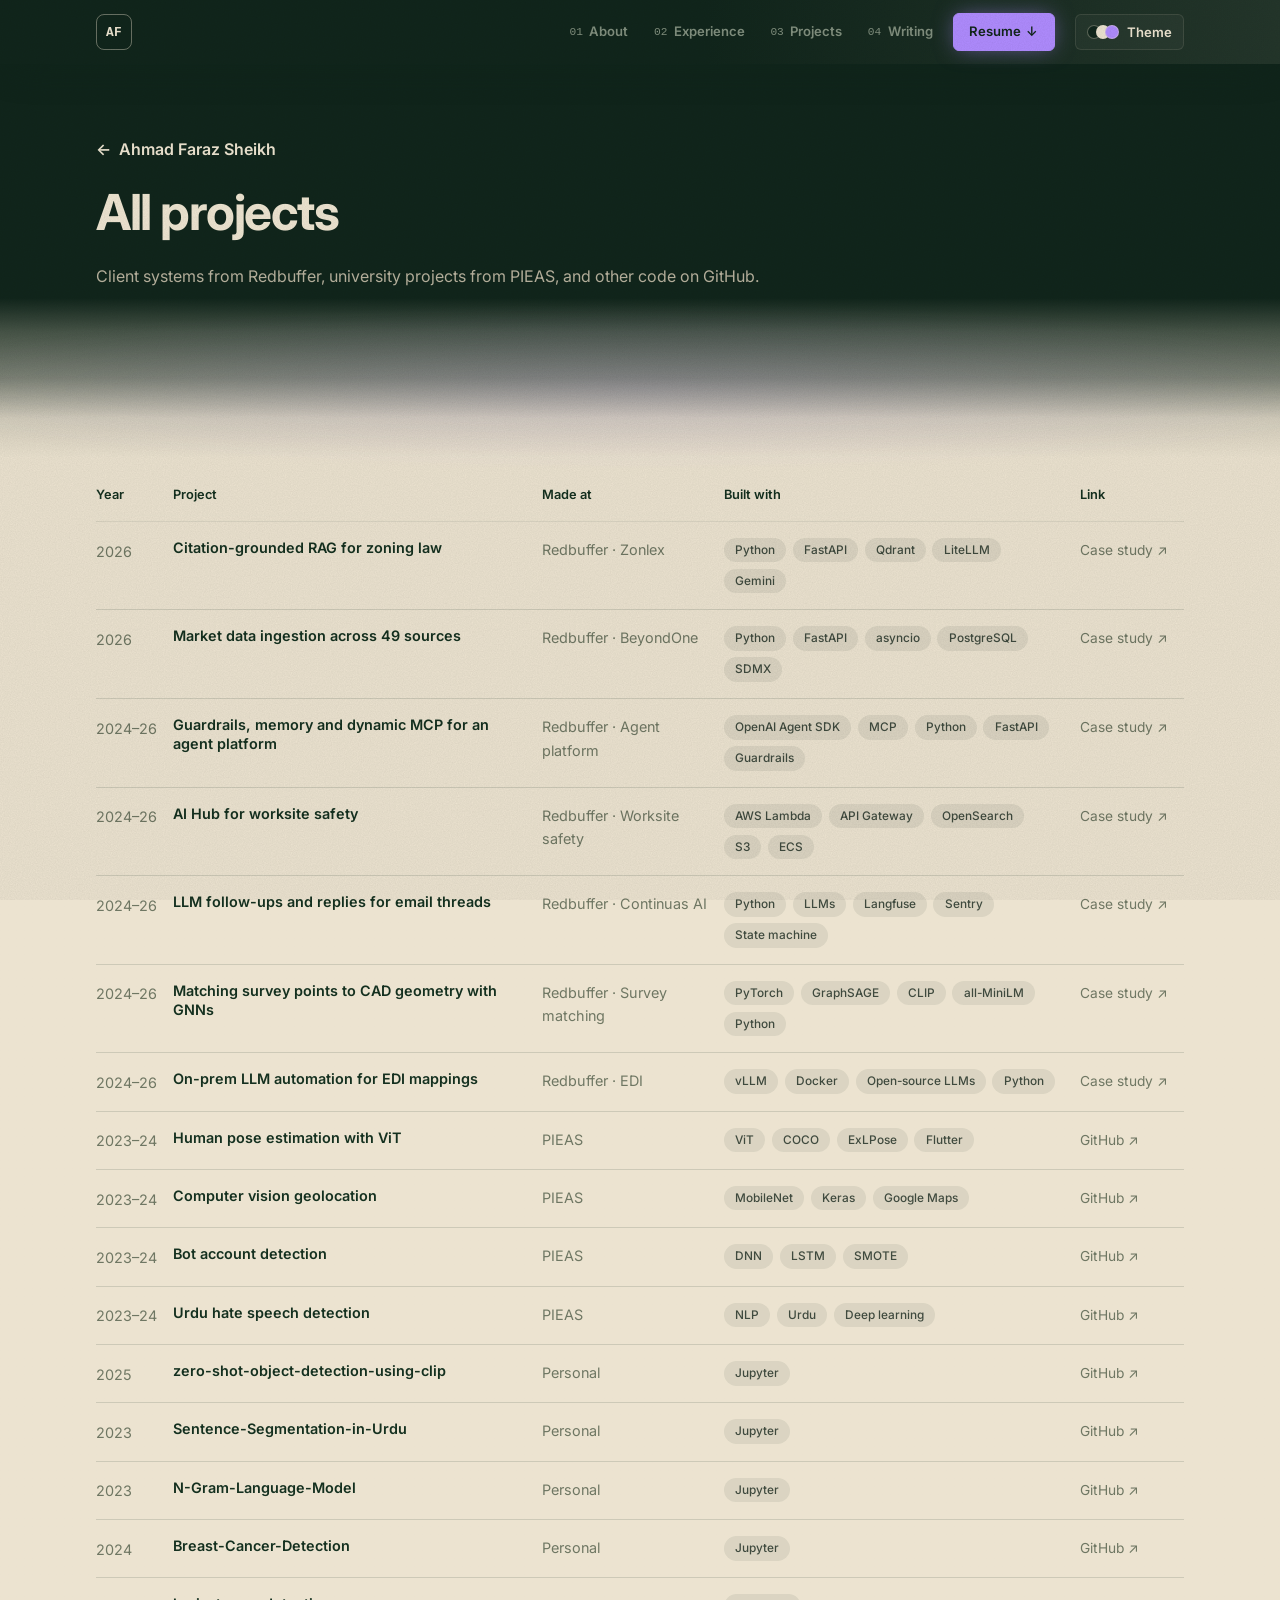
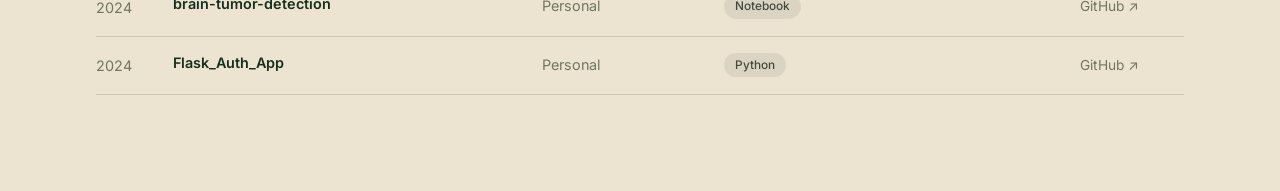
==== commit 01e2865f: "Apply 60/30/10 colour rule across themes and restyle case studies" ====
--- a/projects.html
+++ b/projects.html
@@ -17,7 +17,7 @@
 <link rel="preconnect" href="https://fonts.googleapis.com">
 <link rel="preconnect" href="https://fonts.gstatic.com" crossorigin>
 <link href="https://fonts.googleapis.com/css2?family=Inter:wght@400;500;600;700&display=swap" rel="stylesheet">
-<link rel="stylesheet" href="assets/css/style.css?v=21">
+<link rel="stylesheet" href="assets/css/style.css?v=24">
 </head>
 <body data-page="projects">
 <div class="spot" aria-hidden="true"></div>
@@ -47,10 +47,10 @@
   </div></div>
 </main>
 
-<dialog id="modal" class="sand" aria-labelledby="mTitle"><div id="modalBody"></div></dialog>
+<dialog id="modal" aria-labelledby="mTitle"><div id="modalBody"></div></dialog>
 <noscript><p style="text-align:center;padding:2rem">This site needs JavaScript to show its content. Email <a href="mailto:faraz.sheikh2001@gmail.com">faraz.sheikh2001@gmail.com</a>.</p></noscript>
-<script src="assets/js/content.js?v=21" defer></script>
-<script src="assets/js/field.js?v=21" defer></script>
-<script src="assets/js/main.js?v=21" defer></script>
+<script src="assets/js/content.js?v=24" defer></script>
+<script src="assets/js/field.js?v=24" defer></script>
+<script src="assets/js/main.js?v=24" defer></script>
 </body>
 </html>
--- a/assets/css/style.css
+++ b/assets/css/style.css
@@ -1,14 +1,12 @@
 /* Two-column engineer layout: fixed intro on the left, scrolling work on the right. */
 /* Themes: each palette is ~90% a dark and a light colour blended together, ~10% one signature accent.
    The left column and top bar sit on the dark surface; pages, the archive table and pop-ups on the light (.sand) surface.
-   Each section has an accent for each surface: --ag (on dark) and --as (on light). Switch with data-palette on <html>. */
-:root,:root[data-palette="forest"]{--dark:#11261c;--light:#ece3d0;--sig-d:#b08cff;--sig-l:#6a2fe0;--d-head:#efe6d2;--d-text:#b9b39f;--d-dim:#82907f;--l-head:#14301f;--l-text:#3f4a3e;--l-dim:#6f7763;--a1d:#e2c58f;--a1l:#8a6220;--a2d:#93d4a6;--a2l:#2c6a43;--a3d:#b08cff;--a3l:#6a2fe0;--a4d:#e9b384;--a4l:#97521f;}
-:root[data-palette="navy"]{--dark:#0f1b33;--light:#f3ead8;--sig-d:#ff7a66;--sig-l:#d24a33;--d-head:#f3ead8;--d-text:#b8bccb;--d-dim:#7f88a0;--l-head:#0f1b33;--l-text:#3e4659;--l-dim:#6e7486;--a1d:#f0d29b;--a1l:#8c6218;--a2d:#8ec5ff;--a2l:#1f5ea8;--a3d:#ff7a66;--a3l:#d24a33;--a4d:#f7b199;--a4l:#a8502f;}
-:root[data-palette="mono"]{--dark:#0a0a0b;--light:#ffffff;--sig-d:#c6ff3d;--sig-l:#4d7c0f;--d-head:#f5f5f5;--d-text:#a8a8ad;--d-dim:#707076;--l-head:#0a0a0b;--l-text:#3b3b40;--l-dim:#76767c;--a1d:#c6ff3d;--a1l:#4d7c0f;--a2d:#9ff0c0;--a2l:#17744a;--a3d:#e6ff7a;--a3l:#5f7a00;--a4d:#7fe7d4;--a4l:#0e6f62;}
-:root{--ag:var(--a1d);--as:var(--a1l)}
-:root[data-sec="experience"]{--ag:var(--a2d);--as:var(--a2l)}
-:root[data-sec="projects"]{--ag:var(--a3d);--as:var(--a3l)}
-:root[data-sec="writing"]{--ag:var(--a4d);--as:var(--a4l)}
+   60/30/10: the dark colour is the main surface, the light colour carries text and the page sheet, and the accent
+   is kept for the one button to press, the active menu item, the cursor, glows and key numbers. Switch with data-palette on <html>. */
+:root,:root[data-palette="forest"]{--dark:#11261c;--light:#ece3d0;--sig-d:#b08cff;--sig-l:#6a2fe0;--d-head:#efe6d2;--d-text:#b9b39f;--d-dim:#82907f;--l-head:#14301f;--l-text:#3f4a3e;--l-dim:#6f7763;}
+:root[data-palette="navy"]{--dark:#0f1b33;--light:#f3ead8;--sig-d:#ff7a66;--sig-l:#d24a33;--d-head:#f3ead8;--d-text:#b8bccb;--d-dim:#7f88a0;--l-head:#0f1b33;--l-text:#3e4659;--l-dim:#6e7486;}
+:root[data-palette="mono"]{--dark:#0a0a0b;--light:#ffffff;--sig-d:#c6ff3d;--sig-l:#4d7c0f;--d-head:#f5f5f5;--d-text:#a8a8ad;--d-dim:#707076;--l-head:#0a0a0b;--l-text:#3b3b40;--l-dim:#76767c;}
+:root{--ag:var(--sig-d);--as:var(--sig-l)}
 html{color-scheme:dark}
 :root{
   --m1:color-mix(in oklab,var(--dark) 88%,var(--light));--m2:color-mix(in oklab,var(--dark) 72%,var(--light));
@@ -37,9 +35,8 @@
 /* ---------- the blend: dark shades into light, no hard edge ---------- */
 @media (min-width:1024px){
   body[data-page="index"]{background-color:var(--dark);background-image:
-    radial-gradient(38vw 60vh at 48% 104%, color-mix(in srgb,var(--sig-d) 16%,transparent), transparent 70%),
-    radial-gradient(45vw 55vh at 92% 6%, rgba(255,255,255,.4), transparent 70%),
-    radial-gradient(40vw 50vh at 70% 100%, color-mix(in srgb,var(--dark) 9%,transparent), transparent 70%),
+    radial-gradient(34vw 56vh at 47% 104%, color-mix(in srgb,var(--sig-d) 18%,transparent), transparent 70%),
+    radial-gradient(45vw 55vh at 92% 6%, rgba(255,255,255,.35), transparent 70%),
     linear-gradient(in oklab 90deg, var(--dark) 0%, var(--dark) 38%, var(--m1) 42%, var(--m2) 45.5%, var(--m3) 48.5%, var(--m4) 51%, var(--m5) 53.5%, var(--light) 57%)}
   .content.sand{background:transparent}
 }
@@ -99,7 +96,7 @@
 @media (min-width:1024px){.side{position:sticky;top:0;height:100vh;width:48%;flex:none;display:flex;flex-direction:column;justify-content:space-between;padding:112px 3rem 56px var(--gut)}.layout .side h1{font-size:clamp(2.1rem,3.3vw,2.85rem)}}
 .side h1{font-size:clamp(2.4rem,5vw,3.1rem);line-height:1.05;font-weight:700;letter-spacing:-.03em;color:var(--head)}
 .role{margin-top:.8rem;font-size:1.2rem;font-weight:500;color:var(--head);letter-spacing:-.01em}
-.typed{margin-top:1.4rem;min-height:1.6em;font:500 .95rem/1.6 ui-monospace,"SF Mono",Menlo,Consolas,monospace;color:var(--accent);transition:color .4s}
+.typed{margin-top:1.4rem;min-height:1.6em;font:500 .95rem/1.6 ui-monospace,"SF Mono",Menlo,Consolas,monospace;color:var(--head);transition:color .4s}
 .typed .k{color:var(--dim)}
 .typed .caret{display:inline-block;width:.55em;height:1.1em;margin-left:2px;vertical-align:-.2em;background:var(--electric);box-shadow:0 0 10px var(--electric);animation:blink 1s steps(2) infinite;transition:background .4s}
 @keyframes blink{50%{opacity:0}}
@@ -136,8 +133,8 @@
 .tb-in{max-width:1280px;margin:0 auto;padding:0 24px;height:60px;display:flex;align-items:center;gap:1.25rem}
 @media (min-width:768px){.tb-in{padding:0 48px}}
 @media (min-width:1024px){.tb-in{padding:0 96px;height:64px}}
-.brand{flex:none;display:grid;place-items:center;width:36px;height:36px;border:1px solid var(--accent);border-radius:8px;color:var(--accent);font:700 .8rem ui-monospace,Menlo,monospace;letter-spacing:.02em;transition:color .3s,border-color .3s,background .2s}
-.brand:hover,.brand.active:hover{background:var(--pill)}
+.brand{flex:none;display:grid;place-items:center;width:36px;height:36px;border:1px solid color-mix(in srgb,var(--head) 40%,transparent);border-radius:8px;color:var(--head);font:700 .8rem ui-monospace,Menlo,monospace;letter-spacing:.02em;transition:color .3s,border-color .3s,background .2s}
+.brand:hover,.brand.active:hover{background:var(--raise2)}
 .tb-nav{flex:1;min-width:0;display:flex;gap:1.6rem;overflow-x:auto;scrollbar-width:none;justify-content:flex-end;height:100%}
 .tb-nav::-webkit-scrollbar{display:none}
 @media (max-width:639px){.tb-nav{justify-content:flex-start;gap:1.2rem;margin-right:-24px;padding-right:24px}}
@@ -148,8 +145,8 @@
 .tb-nav a.active{color:var(--head)}
 .tb-nav a.active b{color:var(--accent)}
 .tb-nav a.active::after{transform:scaleX(1)}
-.tb-cv{flex:none;display:inline-flex;align-items:center;gap:.35rem;padding:.42rem .9rem;border:1px solid var(--accent);border-radius:6px;color:var(--accent);font-size:.82rem;font-weight:600;transition:background .2s,color .3s,border-color .3s}
-.tb-cv:hover{background:var(--pill)}
+.tb-cv{flex:none;display:inline-flex;align-items:center;gap:.35rem;padding:.42rem .95rem;border:1px solid var(--accent);border-radius:6px;background:var(--accent);color:var(--dark);box-shadow:0 0 22px -4px color-mix(in srgb,var(--accent) 60%,transparent);font-size:.82rem;font-weight:600;transition:background .2s,color .3s,border-color .3s}
+.tb-cv:hover{filter:brightness(1.08);box-shadow:0 0 30px -2px color-mix(in srgb,var(--accent) 75%,transparent)}
 @media (max-width:639px){.tb-cv{display:none}}
 .content > .sec:first-of-type{margin-top:0}
 
@@ -158,7 +155,7 @@
 .sec.on{display:block;animation:pageIn .45s cubic-bezier(.2,.7,.2,1)}
 @keyframes pageIn{from{opacity:0;transform:translateY(14px)}}
 /* big outlined page number behind the header */
-.sec::before{content:attr(data-num);position:absolute;right:0;top:-1rem;font:800 clamp(6rem,14vw,11rem)/1 Inter,sans-serif;letter-spacing:-.06em;color:transparent;-webkit-text-stroke:1px color-mix(in srgb,var(--accent) 35%,transparent);pointer-events:none;z-index:-1;opacity:.7}
+.sec::before{content:attr(data-num);position:absolute;right:0;top:-1rem;font:800 clamp(6rem,14vw,11rem)/1 Inter,sans-serif;letter-spacing:-.06em;color:transparent;-webkit-text-stroke:1px color-mix(in srgb,var(--head) 16%,transparent);pointer-events:none;z-index:-1;opacity:.7}
 @media (min-width:1024px){
   body[data-page="index"]{overflow:hidden}
   .layout{height:100vh}
@@ -171,7 +168,7 @@
 .sec:focus,.sec:focus-visible{outline:none}
 .sec-head{display:flex;align-items:flex-start;gap:1rem;margin-bottom:2.5rem}
 @media (min-width:1024px){.sec-head{margin-bottom:3.5rem}}
-.sec-head .num{font:500 .8rem ui-monospace,Menlo,monospace;color:var(--accent);padding-top:.55rem;transition:color .4s}
+.sec-head .num{font:500 .8rem ui-monospace,Menlo,monospace;color:var(--dim);padding-top:.55rem;transition:color .4s}
 .sec-head h2{font-size:clamp(1.7rem,3vw,2.2rem);font-weight:700;letter-spacing:-.03em;line-height:1.15;color:var(--head)}
 .sec-head .kicker{margin-top:.3rem;color:var(--dim);font-size:.95rem}
 
@@ -218,13 +215,13 @@
 .item .bul button{position:relative;z-index:3;background:none;border:0;padding:0;font:inherit;color:var(--head);font-weight:500;cursor:pointer}
 .item .bul button:hover{color:var(--accent)}
 .tags{display:flex;flex-wrap:wrap;gap:.4rem;margin-top:.9rem}
-.tags li{padding:.25rem .7rem;border-radius:999px;background:var(--pill);color:var(--accent);font-size:.74rem;font-weight:500;line-height:1.4}
+.tags li{padding:.25rem .7rem;border-radius:999px;background:var(--raise2);color:var(--text);font-size:.74rem;font-weight:500;line-height:1.4}
 
 /* project thumbnail: key metric instead of a screenshot */
 .metric{order:2;align-self:start;border:1px solid var(--line);border-radius:6px;background:var(--raise);padding:.7rem .75rem;max-width:200px;transition:border-color .2s}
 @media (min-width:640px){.metric{order:0;grid-column:span 2;margin-top:.2rem}}
 .item:hover .metric{border-color:color-mix(in srgb,var(--accent) 45%,transparent)}
-.metric b{display:block;font-size:1.25rem;font-weight:700;letter-spacing:-.02em;color:var(--head);line-height:1.15}
+.metric b{display:block;font-size:1.25rem;font-weight:700;letter-spacing:-.02em;color:var(--accent);line-height:1.15}
 .metric span{display:block;font-size:.7rem;line-height:1.35;color:var(--dim);margin-top:.2rem}
 
 .arrow-link{display:inline-flex;align-items:center;gap:.4rem;margin-top:3rem;font-weight:600;color:var(--head);border-bottom:1px solid transparent}
@@ -244,7 +241,7 @@
 @media (min-width:1024px){.arch-in{padding:0 96px}}
 .arch-head{padding:72px 0 8px}
 .arch-body{padding-bottom:96px}
-.back{display:inline-flex;gap:.5rem;font-weight:600;color:var(--accent)}
+.back{display:inline-flex;gap:.5rem;font-weight:600;color:var(--head)}
 .back span{transition:transform .2s}
 .back:hover span{transform:translateX(-4px)}
 .archive h1{margin-top:.6rem;font-size:clamp(2.4rem,5vw,3.1rem);font-weight:700;letter-spacing:-.03em;color:var(--head)}
@@ -264,35 +261,43 @@
 @media (max-width:1023px){.hide-md{display:none}}
 @media (max-width:639px){.hide-sm{display:none}}
 
-/* ---------- case study modal ---------- */
-dialog#modal{width:min(760px,100% - 24px);max-height:min(88vh,100dvh - 24px);padding:0;border:1px solid var(--line);border-radius:12px;background:var(--bg);color:var(--text);box-shadow:0 30px 80px -20px color-mix(in srgb,var(--dark) 60%,transparent)}
-dialog#modal::backdrop{background:color-mix(in srgb,var(--dark) 72%,transparent);backdrop-filter:blur(3px)}
-dialog#modal[open]{animation:up .2s ease-out}
-@keyframes up{from{opacity:0;transform:translateY(10px)}}
-.m-in{padding:2rem}
-@media (max-width:640px){.m-in{padding:1.4rem 1.2rem}}
+/* ---------- case study modal: dark surface (60), light text and cards (30), accent on the key number and links (10) ---------- */
+dialog#modal{width:min(780px,100% - 24px);max-height:min(88vh,100dvh - 24px);padding:0;border:1px solid var(--line);border-radius:16px;color:var(--text);
+  background:radial-gradient(70% 50% at 100% 0%, color-mix(in srgb,var(--sig-d) 14%,transparent), transparent 70%),
+             radial-gradient(60% 40% at 0% 100%, color-mix(in srgb,var(--light) 7%,transparent), transparent 70%), var(--dark);
+  box-shadow:0 40px 100px -24px rgba(0,0,0,.7)}
+dialog#modal::backdrop{background:color-mix(in srgb,var(--dark) 55%,transparent);backdrop-filter:blur(6px);-webkit-backdrop-filter:blur(6px)}
+dialog#modal[open]{animation:up .25s cubic-bezier(.2,.7,.2,1)}
+@keyframes up{from{opacity:0;transform:translateY(14px) scale(.985)}}
+.m-in{padding:2.2rem 2.4rem 2.4rem}
+@media (max-width:640px){.m-in{padding:1.4rem 1.2rem 1.6rem}}
 .m-top{display:flex;justify-content:space-between;align-items:flex-start;gap:1rem}
-.m-top .k{font-size:.74rem;font-weight:600;text-transform:uppercase;letter-spacing:.08em;color:var(--dim)}
-.m-x{flex:none;background:var(--raise2);border:0;color:var(--head);width:34px;height:34px;border-radius:8px;cursor:pointer;font-size:1rem}
-.m-x:hover{color:var(--accent)}
-.m-in h2{margin-top:.4rem;font-size:1.6rem;line-height:1.2;font-weight:700;letter-spacing:-.02em;color:var(--head)}
-.m-in .lead{margin-top:.7rem}
-.m-stats{display:grid;grid-template-columns:repeat(3,1fr);gap:.6rem;margin-top:1.4rem}
+.m-top .k{font:500 .74rem ui-monospace,Menlo,monospace;letter-spacing:.02em;color:var(--dim)}
+.m-x{flex:none;background:var(--raise2);border:1px solid var(--line);color:var(--head);width:36px;height:36px;border-radius:10px;cursor:pointer;font-size:1rem;transition:border-color .2s}
+.m-x:hover{border-color:var(--head)}
+.m-in h2{margin-top:.6rem;font-size:clamp(1.5rem,3.4vw,1.9rem);line-height:1.18;font-weight:700;letter-spacing:-.025em;color:var(--head)}
+.m-in .lead{margin-top:.75rem;font-size:1.02rem;color:color-mix(in srgb,var(--head) 80%,var(--text))}
+.m-stats{display:grid;grid-template-columns:repeat(3,1fr);gap:.7rem;margin-top:1.6rem}
 @media (max-width:560px){.m-stats{grid-template-columns:1fr}}
-.m-stats div{border:1px solid var(--line);border-radius:8px;padding:.75rem .85rem;background:var(--raise)}
-.m-stats b{display:block;font-size:1.1rem;font-weight:700;color:var(--head)}
-.m-stats span{font-size:.8rem;color:var(--dim)}
-.m-in h4{margin:1.8rem 0 .6rem;font-size:.74rem;font-weight:700;text-transform:uppercase;letter-spacing:.12em;color:var(--head)}
-.m-in .bul{display:grid;gap:.5rem;font-size:.94rem}
-.m-in .bul li{position:relative;padding-left:1.1rem}
-.m-in .bul li::before{content:"▹";position:absolute;left:0;color:var(--accent)}
-.flow{display:flex;flex-wrap:wrap;align-items:center;gap:.4rem;font-size:.82rem}
-.flow span{border:1px solid var(--line);border-radius:6px;padding:.35rem .6rem;background:var(--raise);color:var(--head)}
+.m-stats div{border-radius:12px;padding:.9rem 1rem;background:color-mix(in srgb,var(--light) 92%,var(--dark));color:var(--l-text)}
+.m-stats b{display:block;font-size:1.2rem;font-weight:700;letter-spacing:-.01em;color:var(--l-head)}
+.m-stats div:first-child b{color:var(--sig-l)}
+.m-stats span{font-size:.8rem;color:var(--l-dim)}
+.m-in h4{margin:2rem 0 .7rem;font:500 .74rem ui-monospace,Menlo,monospace;letter-spacing:.04em;text-transform:uppercase;color:var(--dim)}
+.m-in p{color:var(--text)}
+.m-in .bul{display:grid;gap:.55rem;font-size:.95rem}
+.m-in .bul li{position:relative;padding-left:1.2rem}
+.m-in .bul li::before{content:"";position:absolute;left:0;top:.62em;width:6px;height:6px;border-radius:50%;background:color-mix(in srgb,var(--head) 45%,transparent)}
+.flow{display:flex;flex-wrap:wrap;align-items:stretch;gap:.45rem;font-size:.82rem}
+.flow span{border:1px solid var(--line);border-radius:9px;padding:.45rem .7rem;background:var(--raise2);color:var(--head)}
 .flow span small{display:block;font-size:.7rem;color:var(--dim)}
-.flow em{font-style:normal;color:var(--dim)}
-.m-links{display:flex;flex-wrap:wrap;gap:1.2rem;margin-top:1.6rem}
-.m-links a{font-weight:600;color:var(--accent)}
-.m-links a:hover{text-decoration:underline}
+.flow em{align-self:center;font-style:normal;color:var(--dim)}
+.m-in .tags li{background:var(--raise2);color:var(--text);border:1px solid var(--line)}
+.m-links{display:flex;flex-wrap:wrap;gap:.7rem;margin-top:1.8rem}
+.m-links a{display:inline-flex;align-items:center;gap:.35rem;padding:.55rem 1rem;border-radius:8px;font-weight:600;font-size:.88rem;border:1px solid var(--line);color:var(--head);transition:border-color .2s,filter .2s}
+.m-links a:hover{border-color:var(--head)}
+.m-links a:first-child{background:var(--sig-d);border-color:var(--sig-d);color:var(--dark);box-shadow:0 0 22px -6px var(--sig-d)}
+.m-links a:first-child:hover{filter:brightness(1.08)}
 
 @media (prefers-reduced-motion:reduce){*{animation:none!important;transition:none!important;scroll-behavior:auto!important}}
 @media (max-width:639px){.metric{display:none}}
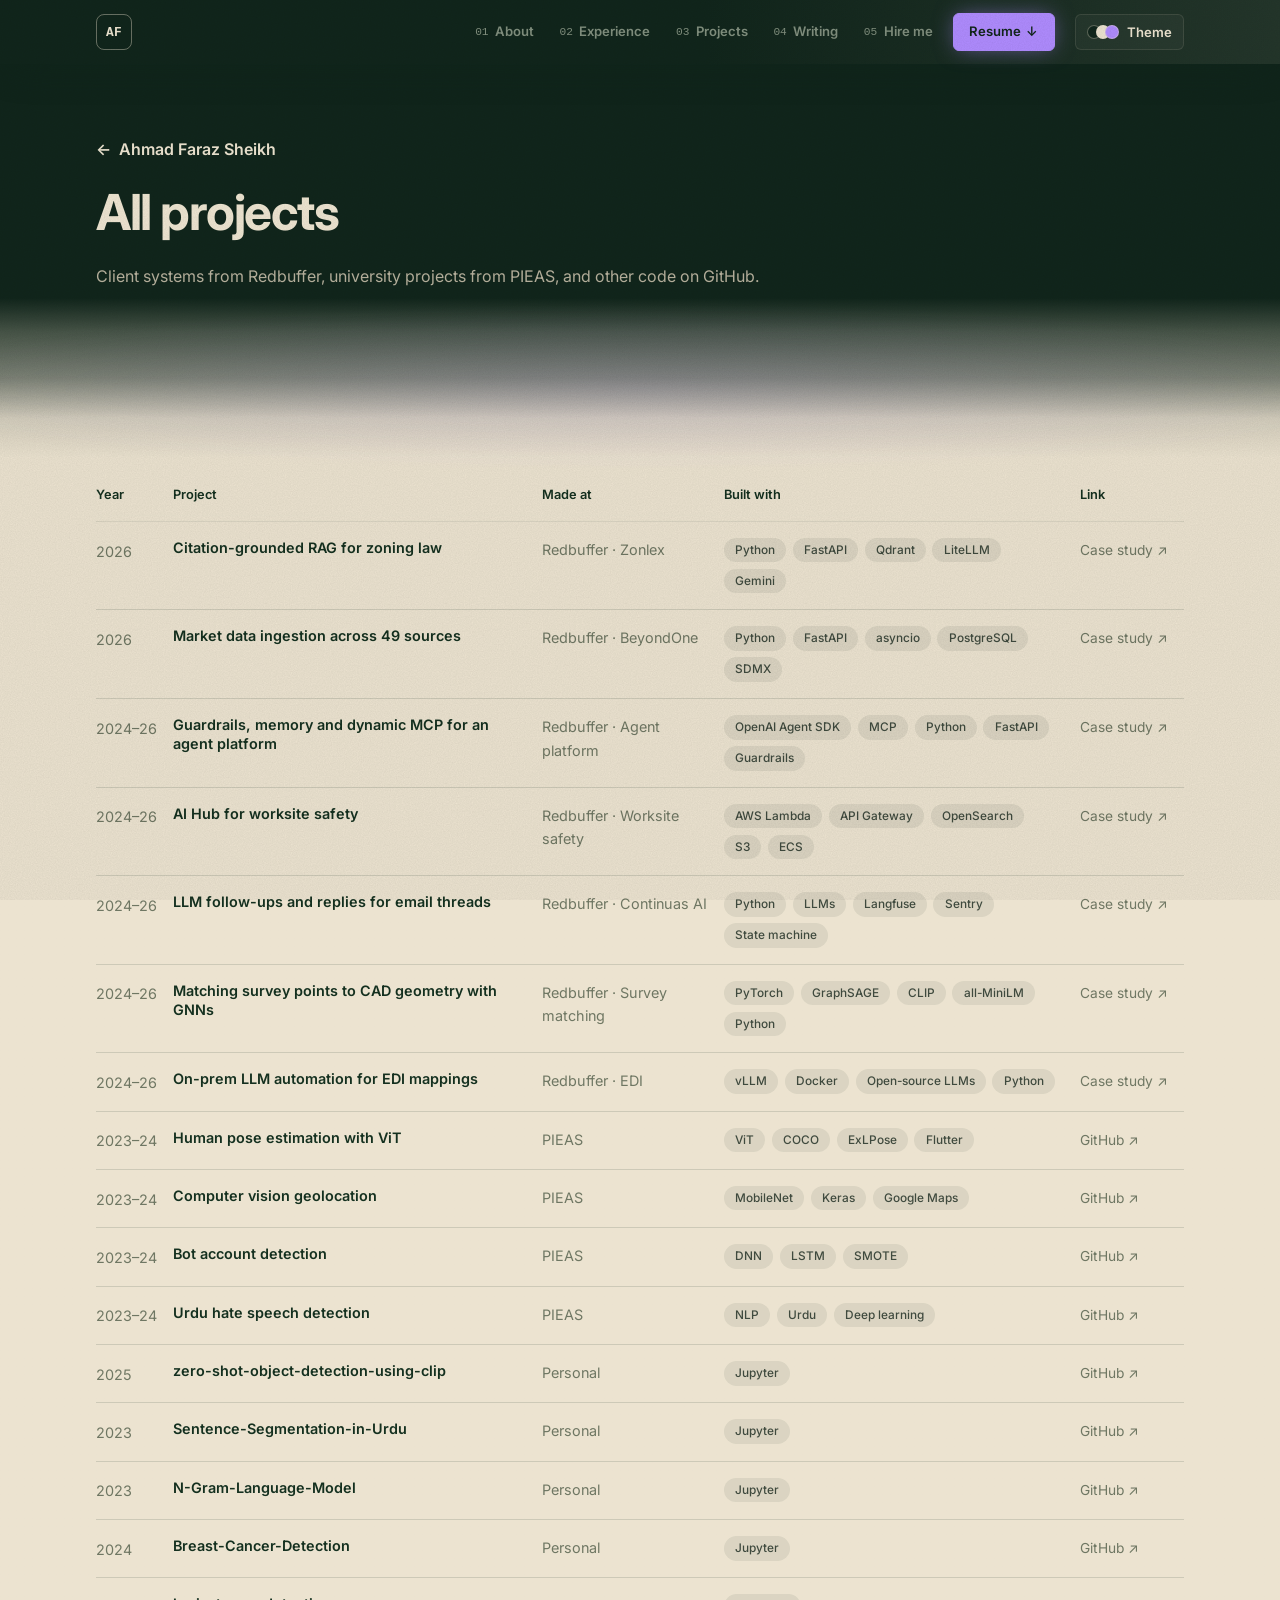
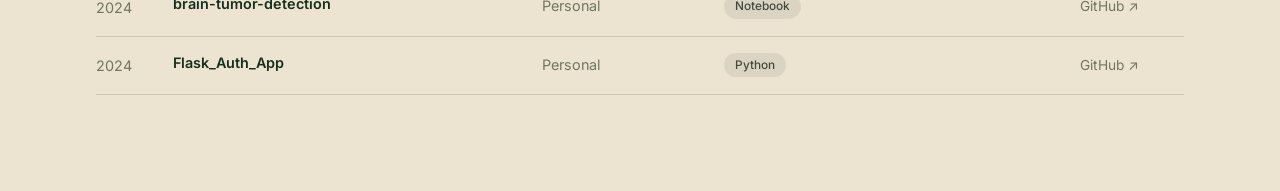
==== commit 161cba1b: "Add Hire me section, contact buttons with WhatsApp, and fit the sidebar to short screens" ====
--- a/projects.html
+++ b/projects.html
@@ -17,7 +17,7 @@
 <link rel="preconnect" href="https://fonts.googleapis.com">
 <link rel="preconnect" href="https://fonts.gstatic.com" crossorigin>
 <link href="https://fonts.googleapis.com/css2?family=Inter:wght@400;500;600;700&display=swap" rel="stylesheet">
-<link rel="stylesheet" href="assets/css/style.css?v=24">
+<link rel="stylesheet" href="assets/css/style.css?v=32">
 </head>
 <body data-page="projects">
 <div class="spot" aria-hidden="true"></div>
@@ -25,7 +25,7 @@
 <div class="topbar" role="banner">
   <div class="tb-in">
     <a class="brand" href="index.html" aria-label="Ahmad Faraz Sheikh, home"><span>AF</span></a>
-    <nav class="tb-nav" aria-label="Sections"><a href="index.html#about"><b>01</b>About</a><a href="index.html#experience"><b>02</b>Experience</a><a href="index.html#projects"><b>03</b>Projects</a><a href="index.html#writing"><b>04</b>Writing</a></nav>
+    <nav class="tb-nav" aria-label="Sections"><a href="index.html#about"><b>01</b>About</a><a href="index.html#experience"><b>02</b>Experience</a><a href="index.html#projects"><b>03</b>Projects</a><a href="index.html#writing"><b>04</b>Writing</a><a href="index.html#hire"><b>05</b>Hire me</a></nav>
     <a class="tb-cv" id="tbCv" download>Resume <span aria-hidden="true">↓</span></a>
     <div class="tb-theme">
       <button class="tb-pal" id="palBtn" type="button" aria-haspopup="true" aria-expanded="false" aria-controls="palMenu" aria-label="Change colour theme"><span class="sw"><i></i><i></i><i></i></span><span class="lbl">Theme</span></button>
@@ -49,8 +49,8 @@
 
 <dialog id="modal" aria-labelledby="mTitle"><div id="modalBody"></div></dialog>
 <noscript><p style="text-align:center;padding:2rem">This site needs JavaScript to show its content. Email <a href="mailto:faraz.sheikh2001@gmail.com">faraz.sheikh2001@gmail.com</a>.</p></noscript>
-<script src="assets/js/content.js?v=24" defer></script>
-<script src="assets/js/field.js?v=24" defer></script>
-<script src="assets/js/main.js?v=24" defer></script>
+<script src="assets/js/content.js?v=32" defer></script>
+<script src="assets/js/field.js?v=32" defer></script>
+<script src="assets/js/main.js?v=32" defer></script>
 </body>
 </html>
--- a/assets/css/style.css
+++ b/assets/css/style.css
@@ -117,13 +117,16 @@
 #field{position:fixed;inset:0;width:100%;height:100%;z-index:0;pointer-events:none}
 @media (max-width:1023px){#field{position:absolute;top:0;left:0;right:0;bottom:auto}}
 @media (min-width:1024px){#field{right:auto}}
-.viz{height:170px;margin:1.5rem 0 .5rem}
-@media (min-width:1024px){.side{justify-content:flex-start}.viz{flex:1;min-height:130px;max-height:360px;margin:1.8rem 0 2.4rem;max-width:460px}}
-.side-foot{display:flex;align-items:center;gap:1.25rem;margin-top:2rem}
-.socials{display:flex;align-items:center;gap:1.25rem}
-.socials a{display:block;color:var(--dim);transition:color .15s}
-.socials a:hover{color:var(--head)}
-.socials svg{width:22px;height:22px;display:block}
+.viz{height:140px;margin:1.2rem 0 .8rem}
+@media (min-width:1024px){.side{justify-content:flex-start}.viz{flex:1;min-height:110px;max-height:210px;margin:1.6rem 0 2rem;max-width:420px}}
+.side-foot{display:flex;align-items:center;gap:1rem;margin-top:1.4rem}
+.socials{display:grid;grid-template-columns:repeat(3,minmax(0,1fr));gap:.5rem;width:100%;max-width:420px}
+.socials a{display:flex;align-items:center;color:var(--dim);transition:color .15s,border-color .2s,background .2s}
+.socials svg{display:block}
+.socials a.pill{justify-content:center;gap:.45rem;height:36px;padding:0 .6rem;border:1px solid color-mix(in srgb,var(--head) 16%,transparent);border-radius:999px;color:var(--head);font-size:.8rem;font-weight:500;white-space:nowrap}
+.socials a.pill svg{flex:none;width:15px;height:15px}
+.socials a.pill:hover{border-color:var(--accent);background:color-mix(in srgb,var(--accent) 10%,transparent)}
+@media (max-width:359px){.socials{grid-template-columns:repeat(2,minmax(0,1fr))}}
 
 .content{padding:3rem var(--gut) 64px;position:relative}
 
@@ -302,3 +305,82 @@
 @media (prefers-reduced-motion:reduce){*{animation:none!important;transition:none!important;scroll-behavior:auto!important}}
 @media (max-width:639px){.metric{display:none}}
 @media (min-width:1024px){.arch-table thead{top:64px}}
+
+/* ---------- responsive fixes ---------- */
+/* phones: the section bar scrolls sideways; fade its edges so cut-off links read as "more this way" */
+@media (max-width:767px){
+  .tb-nav{-webkit-mask-image:linear-gradient(90deg,transparent 0,#000 14px,#000 calc(100% - 34px),transparent);mask-image:linear-gradient(90deg,transparent 0,#000 14px,#000 calc(100% - 34px),transparent);padding-left:6px}
+}
+/* the typing line wraps on narrow columns; reserve two lines so the page doesn't jump as it types */
+@media (max-width:639px),(min-width:1024px) and (max-width:1279px){.typed{min-height:3.2em}}
+/* bigger tap area for the social icons without changing their look */
+/* small laptops / iPad landscape: the key-number box becomes a compact line above the project */
+@media (min-width:1024px) and (max-width:1279px){
+  #projectList .item{grid-template-columns:1fr;gap:.6rem}
+  #projectList .item .body{grid-column:auto}
+  #projectList .metric{order:0;grid-column:auto;display:flex;align-items:baseline;gap:.5rem;max-width:none;margin:0;padding:0;border:0;background:none}
+  #projectList .metric b{font-size:1rem}
+  #projectList .metric span{margin:0;font-size:.8rem}
+}
+/* the pop-up's first focus goes to its content, not the close button */
+.m-in:focus{outline:none}
+
+/* ---------- hire me ---------- */
+.sub-h{margin:0 0 1.2rem;font:500 .74rem ui-monospace,Menlo,monospace;letter-spacing:.06em;text-transform:uppercase;color:var(--dim)}
+.why{display:grid;gap:1rem;margin-bottom:3.5rem}
+@media (min-width:640px){.why{grid-template-columns:1fr 1fr}}
+.why-card{position:relative;padding:1.25rem 1.25rem 1.1rem;border:1px solid var(--line);border-radius:12px;background:var(--raise);transition:border-color .2s,transform .2s}
+.why-card:hover{border-color:color-mix(in srgb,var(--head) 30%,transparent);transform:translateY(-2px)}
+.why-card .n{font:500 .72rem ui-monospace,Menlo,monospace;color:var(--dim)}
+.why-card h4{margin:.35rem 0 .45rem;font-size:1.02rem;font-weight:600;line-height:1.3;color:var(--head)}
+.why-card p{font-size:.9rem;line-height:1.55}
+.why-card .proof{margin-top:.8rem;padding-top:.7rem;border-top:1px dashed var(--line);font-size:.8rem;color:var(--head);font-weight:500}
+.why-card .proof span{color:var(--accent);font-weight:700;margin-right:.2rem}
+.steps{display:grid;gap:1.1rem;margin-bottom:3.5rem}
+.steps li{display:flex;gap:1rem;align-items:flex-start}
+.steps b{flex:none;display:grid;place-items:center;width:30px;height:30px;border-radius:50%;border:1px solid var(--line);font:600 .8rem ui-monospace,Menlo,monospace;color:var(--head)}
+.steps h4{margin:.2rem 0 0;font-size:.98rem;font-weight:600;color:var(--head)}
+.steps p{font-size:.9rem;margin-top:.15rem}
+/* the contact block is a dark card (the main colour) inside the light page */
+.contact{padding:1.8rem;border-radius:16px;color:var(--d-text);
+  background:radial-gradient(70% 90% at 100% 0%, color-mix(in srgb,var(--sig-d) 20%,transparent), transparent 70%), var(--dark)}
+@media (max-width:640px){.contact{padding:1.4rem 1.2rem}}
+.contact h3{font-size:clamp(1.5rem,3vw,1.9rem);font-weight:700;letter-spacing:-.025em;color:var(--d-head)}
+.contact .c-text{margin-top:.5rem;max-width:34rem}
+.c-mail{display:flex;flex-wrap:wrap;gap:.6rem;margin-top:1.4rem}
+.c-primary{display:inline-flex;align-items:center;gap:.5rem;padding:.75rem 1.2rem;border-radius:9px;background:var(--sig-d);color:var(--dark);font-weight:700;box-shadow:0 0 26px -6px var(--sig-d);transition:filter .2s}
+.c-primary:hover{filter:brightness(1.08)}
+.c-primary svg{width:18px;height:18px}
+.c-copy{display:inline-flex;align-items:center;gap:.7rem;min-width:0;max-width:100%;padding:.7rem 1rem;border-radius:9px;border:1px solid color-mix(in srgb,var(--d-head) 18%,transparent);background:color-mix(in srgb,var(--d-head) 5%,transparent);color:var(--d-head);font:500 .9rem Inter,system-ui,sans-serif;cursor:pointer}
+.c-copy span{overflow:hidden;text-overflow:ellipsis;white-space:nowrap}
+.c-copy em{flex:none;font-style:normal;font-size:.78rem;color:var(--d-dim)}
+.c-copy:hover{border-color:var(--d-head)}
+.c-links{display:flex;flex-wrap:wrap;gap:.5rem;margin-top:1rem}
+.c-links a{display:inline-flex;align-items:center;gap:.45rem;padding:.55rem .85rem;border-radius:8px;border:1px solid color-mix(in srgb,var(--d-head) 14%,transparent);color:var(--d-head);font-size:.86rem;font-weight:500;transition:border-color .2s}
+.c-links a:hover{border-color:var(--d-head)}
+.c-links svg{width:16px;height:16px}
+.c-where{margin-top:1.2rem;font-size:.82rem;color:var(--d-dim)}
+.contact :focus-visible{outline-color:var(--sig-d)}
+#hire .foot{margin-top:2rem}
+
+
+/* short desktop screens: the left column is exactly one screen tall, so it must fit itself.
+   The points visual gives up space first, then spacing tightens; the contact row always stays visible. */
+@media (min-width:1024px){
+  .viz{min-height:0;flex:1 1 0}
+  .side{overflow-y:auto;scrollbar-width:none}
+  .side::-webkit-scrollbar{display:none}
+}
+@media (min-width:1024px) and (max-height:860px){
+  .side{padding-top:96px;padding-bottom:28px}
+  .typed{margin-top:1rem}
+  .pitch{margin-top:.7rem}
+  .toc{margin-top:1.4rem}
+  .toc a{padding:.4rem 0}
+  .viz{margin:1rem 0}
+  .side-foot{margin-top:.6rem}
+}
+@media (min-width:1024px) and (max-height:680px){
+  .viz{display:none}
+  .toc a{padding:.3rem 0}
+}
